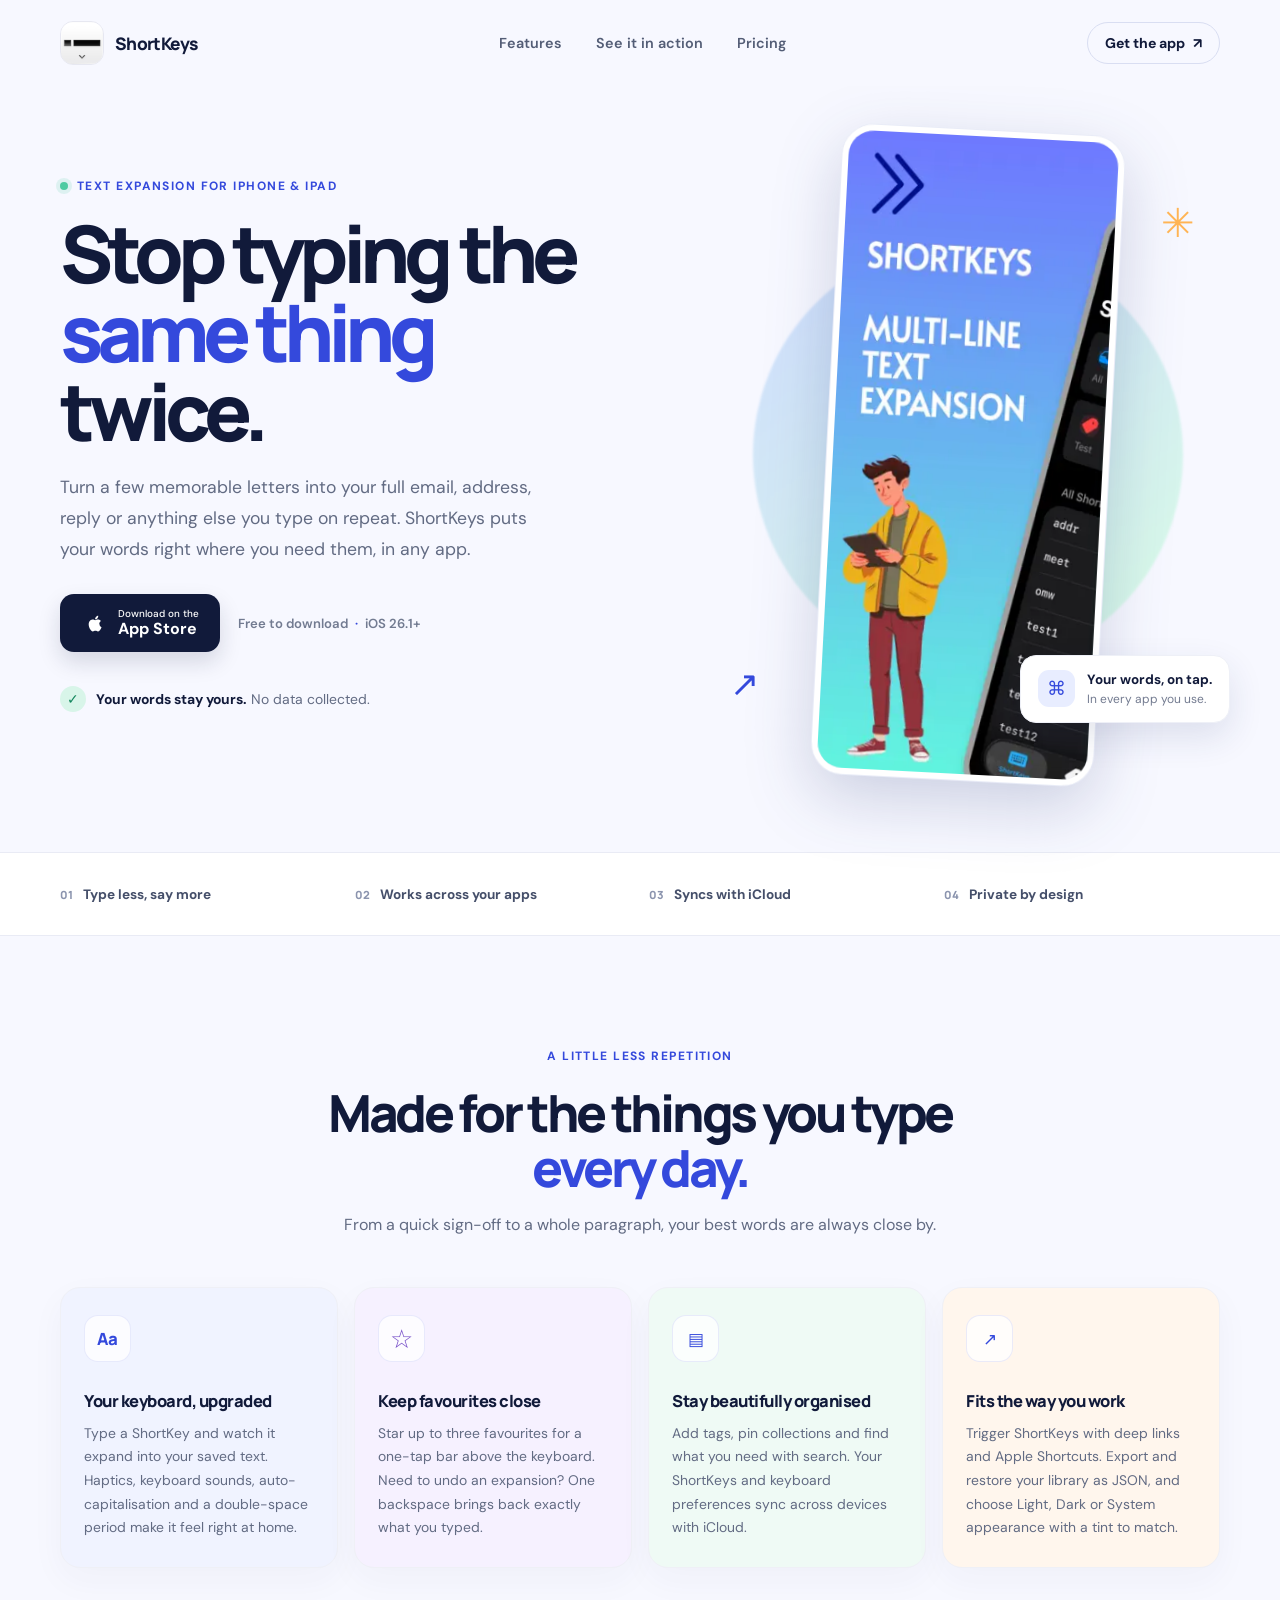
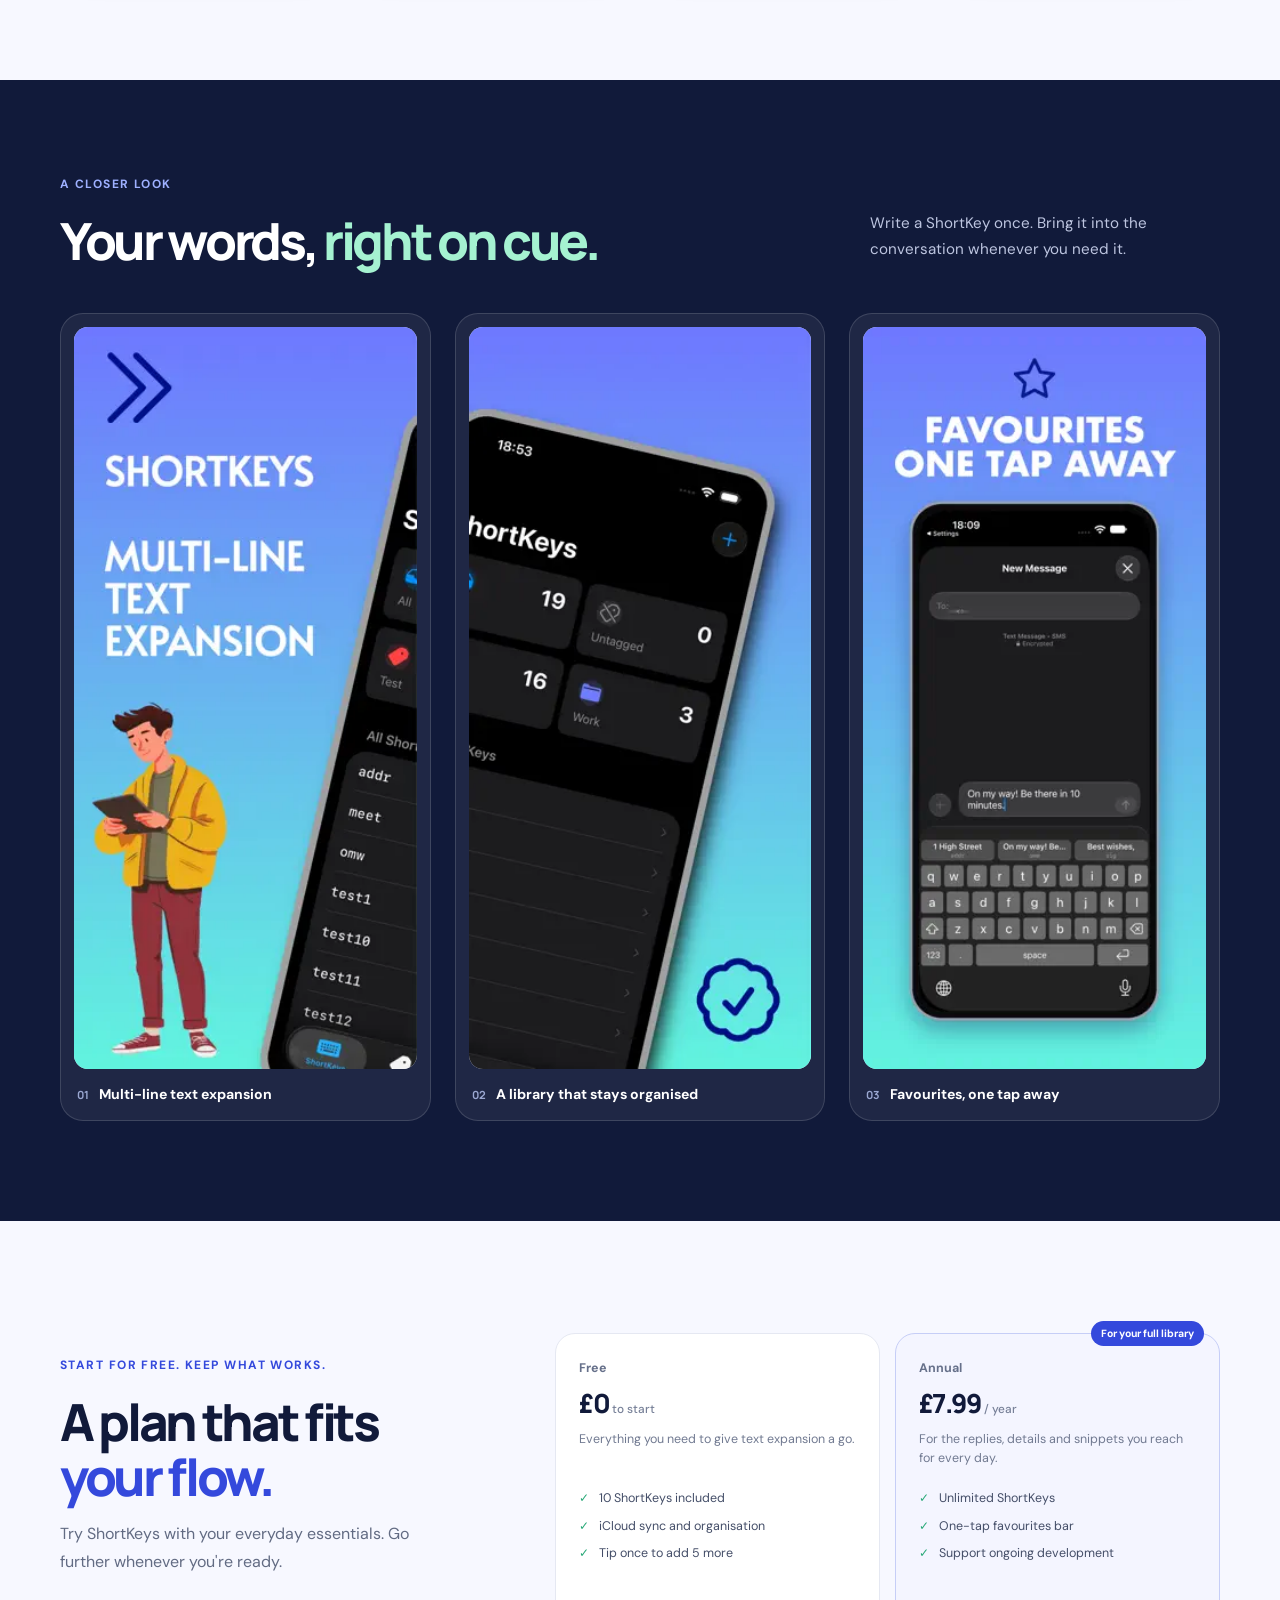
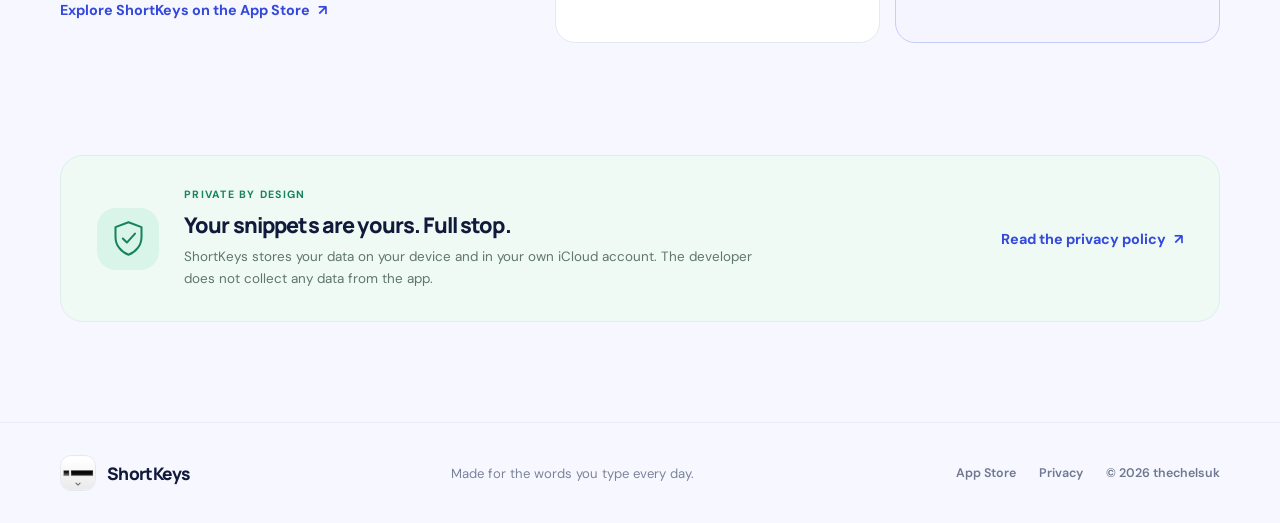
==== index.html @ 89f87421 "first Signed-off-by: thechelsuk <GitHub@thechels.uk>" ====
<!doctype html>
<html lang="en-GB">

  <head>
    <meta charset="utf-8">
    <meta name="viewport" content="width=device-width, initial-scale=1">
    <meta name="theme-color" content="#f7f8ff">
    <meta name="apple-itunes-app" content="app-id=6755919256">
    <meta name="description"
      content="ShortKeys is a text expansion keyboard for iPhone and iPad. Save the things you type on repeat and drop them into any app with a few taps.">
    <link rel="canonical" href="https://shortkeys.thechels.uk/">
    <meta property="og:type" content="website">
    <meta property="og:site_name" content="ShortKeys">
    <meta property="og:locale" content="en_GB">
    <meta property="og:url" content="https://shortkeys.thechels.uk/">
    <meta property="og:title" content="ShortKeys — stop typing the same thing twice">
    <meta property="og:description"
      content="A custom iOS keyboard for the words, replies and details you type every day.">
    <meta property="og:image" content="https://shortkeys.thechels.uk/images/shortkeys-og.png">
    <meta property="og:image:width" content="1200">
    <meta property="og:image:height" content="630">
    <meta property="og:image:alt" content="ShortKeys text expansion for iPhone and iPad">
    <meta name="twitter:card" content="summary_large_image">
    <meta name="twitter:title" content="ShortKeys — stop typing the same thing twice">
    <meta name="twitter:description"
      content="A custom iOS keyboard for the words, replies and details you type every day.">
    <meta name="twitter:image" content="https://shortkeys.thechels.uk/images/shortkeys-og.png">
    <meta name="twitter:image:alt" content="ShortKeys text expansion for iPhone and iPad">
    <script type="application/ld+json">
      {
        "@context": "https://schema.org",
        "@type": "MobileApplication",
        "name": "ShortKeys: Text Expansion",
        "url": "https://shortkeys.thechels.uk/",
        "image": "https://shortkeys.thechels.uk/images/shortkeys-icon.jpg",
        "description": "ShortKeys is a text expansion keyboard for iPhone and iPad. Create custom ShortKeys that expand into emails, addresses, replies, code snippets and more as you type.",
        "operatingSystem": "iOS",
        "applicationCategory": "Productivity",
        "downloadUrl": "https://apps.apple.com/gb/app/shortkeys-text-expansion/id6755919256",
        "offers": {
          "@type": "Offer",
          "price": "0",
          "priceCurrency": "GBP"
        }
      }
    </script>
    <link rel="icon" href="./images/shortkeys-icon.jpg" type="image/jpeg">
    <link rel="stylesheet" href="./styles.css">
    <title>ShortKeys — stop typing the same thing twice</title>
  </head>

  <body>
    <a class="skip-link" href="#main">Skip to content</a>

    <header class="site-header">
      <div class="container header-inner">
        <a class="brand" href="#top" aria-label="ShortKeys home">
          <img src="./images/shortkeys-icon.jpg" alt="" width="44" height="44">
          <span>ShortKeys</span>
        </a>
        <nav class="main-nav" aria-label="Main navigation">
          <a href="#features">Features</a>
          <a href="#screenshots">See it in action</a>
          <a href="#pricing">Pricing</a>
        </nav>
        <a class="header-cta" href="https://apps.apple.com/gb/app/shortkeys-text-expansion/id6755919256" target="_blank"
          rel="noopener noreferrer">Get the app <span aria-hidden="true">↗</span></a>
      </div>
    </header>

    <main id="main">
      <section class="hero container" id="top" aria-labelledby="hero-title">
        <div class="hero-copy">
          <p class="eyebrow"><span class="eyebrow-dot"></span> Text expansion for iPhone &amp; iPad</p>
          <h1 id="hero-title">Stop typing the <span>same thing</span> twice.</h1>
          <p class="hero-description">
            Turn a few memorable letters into your full email, address, reply or
            anything else you type on repeat. ShortKeys puts your words right
            where you need them, in any app.
          </p>
          <div class="hero-actions">
            <a class="button button-primary" href="https://apps.apple.com/gb/app/shortkeys-text-expansion/id6755919256"
              target="_blank" rel="noopener noreferrer">
              <svg aria-hidden="true" viewBox="0 0 24 24" focusable="false">
                <path
                  d="M16.37 12.53c.02 2.1 1.84 2.8 1.86 2.81-.02.05-.29 1-.96 1.98-.58.86-1.19 1.72-2.14 1.74-.93.02-1.23-.56-2.3-.56-1.08 0-1.42.54-2.3.58-.91.03-1.61-.93-2.2-1.79-1.2-1.74-2.12-4.91-.89-7.06a3.39 3.39 0 0 1 2.85-1.73c.89-.02 1.72.6 2.27.6.54 0 1.56-.74 2.63-.63.45.02 1.72.18 2.54 1.36-.07.05-1.52.89-1.5 2.7ZM14.64 7.3c.48-.58.8-1.38.72-2.18-.7.03-1.56.47-2.06 1.05-.45.52-.84 1.34-.73 2.13.78.06 1.59-.4 2.07-1Z">
                </path>
              </svg>
              <span><small>Download on the</small>App Store</span>
            </a>
            <span class="availability">Free to download <span aria-hidden="true">·</span> iOS 26.1+</span>
          </div>
          <div class="hero-proof">
            <span class="proof-icon" aria-hidden="true">✓</span>
            <span><strong>Your words stay yours.</strong> No data collected.</span>
          </div>
        </div>

        <div class="hero-art">
          <div class="art-glow"></div>
          <figure class="hero-screenshot">
            <img src="./images/shortkeys-intro.webp"
              alt="ShortKeys app listing artwork showing the ShortKeys multi-line text expansion keyboard" width="300"
              height="650" fetchpriority="high">
          </figure>
          <div class="floating-note">
            <span class="floating-note-icon" aria-hidden="true">⌘</span>
            <span><strong>Your words, on tap.</strong><br>In every app you use.</span>
          </div>
          <span class="decor decor-one" aria-hidden="true">✳</span>
          <span class="decor decor-two" aria-hidden="true">↗</span>
        </div>
      </section>

      <section class="feature-strip" aria-label="ShortKeys at a glance">
        <div class="container strip-inner">
          <p><span>01</span> Type less, say more</p>
          <p><span>02</span> Works across your apps</p>
          <p><span>03</span> Syncs with iCloud</p>
          <p><span>04</span> Private by design</p>
        </div>
      </section>

      <section class="features-section section container" id="features" aria-labelledby="features-title">
        <div class="section-heading">
          <p class="eyebrow">A little less repetition</p>
          <h2 id="features-title">Made for the things you type <span>every day.</span></h2>
          <p>From a quick sign-off to a whole paragraph, your best words are always close by.</p>
        </div>
        <div class="feature-grid">
          <article class="feature-card feature-card-blue">
            <span class="feature-icon" aria-hidden="true">Aa</span>
            <h3>Your keyboard, upgraded</h3>
            <p>
              Type a ShortKey and watch it expand into your saved text. Haptics,
              keyboard sounds, auto-capitalisation and a double-space period make
              it feel right at home.
            </p>
          </article>
          <article class="feature-card feature-card-lilac">
            <span class="feature-icon feature-icon-star" aria-hidden="true">☆</span>
            <h3>Keep favourites close</h3>
            <p>
              Star up to three favourites for a one-tap bar above the keyboard.
              Need to undo an expansion? One backspace brings back exactly what
              you typed.
            </p>
          </article>
          <article class="feature-card feature-card-mint">
            <span class="feature-icon" aria-hidden="true">▤</span>
            <h3>Stay beautifully organised</h3>
            <p>
              Add tags, pin collections and find what you need with search.
              Your ShortKeys and keyboard preferences sync across devices with
              iCloud.
            </p>
          </article>
          <article class="feature-card feature-card-peach">
            <span class="feature-icon" aria-hidden="true">↗</span>
            <h3>Fits the way you work</h3>
            <p>
              Trigger ShortKeys with deep links and Apple Shortcuts. Export and
              restore your library as JSON, and choose Light, Dark or System
              appearance with a tint to match.
            </p>
          </article>
        </div>
      </section>

      <section class="showcase-section" id="screenshots" aria-labelledby="showcase-title">
        <div class="container showcase-inner">
          <div class="showcase-heading">
            <div>
              <p class="eyebrow eyebrow-light">A closer look</p>
              <h2 id="showcase-title">Your words, <span>right on cue.</span></h2>
            </div>
            <p>Write a ShortKey once. Bring it into the conversation whenever you need it.</p>
          </div>
          <div class="screenshot-grid">
            <figure class="screenshot-card">
              <img src="./images/shortkeys-intro.webp"
                alt="ShortKeys App Store artwork introducing multi-line text expansion" width="300" height="650"
                loading="lazy">
              <figcaption><span>01</span> Multi-line text expansion</figcaption>
            </figure>
            <figure class="screenshot-card">
              <img src="./images/shortkeys-favourites-bar.webp"
                alt="ShortKeys favourites artwork showing a saved reply ready to insert with one tap" width="300"
                height="650" loading="lazy">
              <figcaption><span>02</span> A library that stays organised</figcaption>
            </figure>
            <figure class="screenshot-card">
              <img src="./images/shortkeys-library.webp"
                alt="ShortKeys library artwork showing pinned and tagged collections" width="300" height="650"
                loading="lazy">
              <figcaption><span>03</span> Favourites, one tap away</figcaption>
            </figure>
          </div>
        </div>
      </section>

      <section class="pricing-section section container" id="pricing" aria-labelledby="pricing-title">
        <div class="pricing-copy">
          <p class="eyebrow">Start for free. Keep what works.</p>
          <h2 id="pricing-title">A plan that fits <span>your flow.</span></h2>
          <p>
            Try ShortKeys with your everyday essentials. Go further whenever
            you're ready.
          </p>
          <a class="text-link" href="https://apps.apple.com/gb/app/shortkeys-text-expansion/id6755919256"
            target="_blank" rel="noopener noreferrer">Explore ShortKeys on the App Store <span
              aria-hidden="true">↗</span></a>
        </div>
        <div class="price-cards">
          <article class="price-card">
            <p class="plan-label">Free</p>
            <p class="price">£0 <span>to start</span></p>
            <p class="plan-description">Everything you need to give text expansion a go.</p>
            <ul>
              <li>10 ShortKeys included</li>
              <li>iCloud sync and organisation</li>
              <li>Tip once to add 5 more</li>
            </ul>
          </article>
          <article class="price-card price-card-premium">
            <span class="premium-badge">For your full library</span>
            <p class="plan-label">Annual</p>
            <p class="price">£7.99 <span>/ year</span></p>
            <p class="plan-description">For the replies, details and snippets you reach for every day.</p>
            <ul>
              <li>Unlimited ShortKeys</li>
              <li>One-tap favourites bar</li>
              <li>Support ongoing development</li>
            </ul>
          </article>
        </div>
      </section>

      <section class="privacy-banner container" aria-labelledby="privacy-title">
        <div class="privacy-mark" aria-hidden="true">
          <svg viewBox="0 0 48 48" focusable="false">
            <path d="M24 4 8 10v12c0 10.3 6.8 18.8 16 22 9.2-3.2 16-11.7 16-22V10L24 4Z"></path>
            <path d="m17 24 5 5 10-11"></path>
          </svg>
        </div>
        <div>
          <p class="eyebrow">Private by design</p>
          <h2 id="privacy-title">Your snippets are yours. Full stop.</h2>
          <p>
            ShortKeys stores your data on your device and in your own iCloud
            account. The developer does not collect any data from the app.
          </p>
        </div>
        <a href="https://thechels.uk/app/privacy" target="_blank" rel="noopener noreferrer" class="privacy-link">
          Read the privacy policy <span aria-hidden="true">↗</span>
        </a>
      </section>
    </main>

    <footer class="site-footer">
      <div class="container footer-inner">
        <a class="brand footer-brand" href="#top">
          <img src="./images/shortkeys-icon.jpg" alt="" width="36" height="36" loading="lazy">
          <span>ShortKeys</span>
        </a>
        <p>Made for the words you type every day.</p>
        <div class="footer-links">
          <a href="https://apps.apple.com/gb/app/shortkeys-text-expansion/id6755919256" target="_blank"
            rel="noopener noreferrer">App Store</a>
          <a href="https://thechels.uk/app/privacy" target="_blank" rel="noopener noreferrer">Privacy</a>
          <span>© 2026 thechelsuk</span>
        </div>
      </div>
    </footer>
  </body>

</html>
---- styles.css ----
@import url("https://fonts.googleapis.com/css2?family=DM+Sans:wght@400;500;600;700&family=Manrope:wght@400;500;600;700;800&display=swap");

:root {
  color-scheme: light;
  --ink: #111a3a;
  --muted: #626b83;
  --blue: #3449dc;
  --blue-dark: #182567;
  --mint: #dff8ef;
  --paper: #f7f8ff;
  --line: #e5e8f2;
  --container: 1160px;
  font-family: "DM Sans", -apple-system, BlinkMacSystemFont, "Segoe UI", sans-serif;
  font-synthesis: none;
  text-rendering: optimizeLegibility;
}

* {
  box-sizing: border-box;
}

html {
  scroll-behavior: smooth;
  scroll-padding-top: 88px;
}

body {
  margin: 0;
  background: var(--paper);
  color: var(--ink);
}

a {
  color: inherit;
}

img {
  display: block;
  max-width: 100%;
}

.container {
  width: min(var(--container), calc(100% - 48px));
  margin-inline: auto;
}

.skip-link {
  position: absolute;
  z-index: 10;
  top: 12px;
  left: 12px;
  padding: 12px 16px;
  transform: translateY(-150%);
  border-radius: 8px;
  background: var(--ink);
  color: #fff;
}

.skip-link:focus {
  transform: translateY(0);
}

.site-header {
  position: relative;
  z-index: 2;
  background: var(--paper);
}

.header-inner {
  display: flex;
  min-height: 86px;
  align-items: center;
  justify-content: space-between;
  gap: 28px;
}

.brand {
  display: inline-flex;
  align-items: center;
  gap: 11px;
  color: var(--ink);
  font-family: "Manrope", sans-serif;
  font-size: 1.08rem;
  font-weight: 800;
  letter-spacing: -0.04em;
  text-decoration: none;
  white-space: nowrap;
}

.brand img {
  width: 44px;
  height: 44px;
  border: 1px solid rgb(17 26 58 / 7%);
  border-radius: 13px;
  object-fit: cover;
}

.main-nav,
.footer-links {
  display: flex;
  align-items: center;
  gap: 34px;
}

.main-nav a,
.footer-links a {
  color: #535d76;
  font-size: 0.9rem;
  font-weight: 600;
  text-decoration: none;
  transition: color 160ms ease;
}

.main-nav a:hover,
.footer-links a:hover {
  color: var(--blue);
}

.header-cta {
  display: inline-flex;
  align-items: center;
  gap: 8px;
  padding: 11px 17px;
  border: 1px solid #d9def2;
  border-radius: 999px;
  color: var(--ink);
  font-size: 0.88rem;
  font-weight: 700;
  text-decoration: none;
  transition: background 160ms ease, border-color 160ms ease;
}

.header-cta:hover {
  border-color: #bdc6f4;
  background: #fff;
}

.hero {
  display: grid;
  min-height: 600px;
  grid-template-columns: 1fr 0.85fr;
  align-items: center;
  gap: 64px;
  padding-top: 44px;
  padding-bottom: 72px;
}

.hero-copy {
  max-width: 575px;
  padding-bottom: 20px;
}

.eyebrow {
  display: flex;
  align-items: center;
  gap: 9px;
  margin: 0 0 20px;
  color: var(--blue);
  font-size: 0.75rem;
  font-weight: 700;
  letter-spacing: 0.12em;
  line-height: 1.4;
  text-transform: uppercase;
}

.eyebrow-dot {
  width: 8px;
  height: 8px;
  border-radius: 50%;
  background: #4ecba2;
  box-shadow: 0 0 0 4px #4ecba226;
}

h1,
h2,
h3,
p,
figure {
  margin-top: 0;
}

h1,
h2,
h3 {
  font-family: "Manrope", -apple-system, BlinkMacSystemFont, "Segoe UI", sans-serif;
}

h1 {
  max-width: 620px;
  margin-bottom: 22px;
  font-size: clamp(3.25rem, 6.2vw, 5.6rem);
  font-weight: 800;
  letter-spacing: -0.075em;
  line-height: 0.99;
}

h1 span,
.section-heading h2 span,
.pricing-copy h2 span {
  color: var(--blue);
}

.hero-description {
  max-width: 505px;
  margin-bottom: 30px;
  color: var(--muted);
  font-size: 1.1rem;
  line-height: 1.75;
}

.hero-actions {
  display: flex;
  align-items: center;
  gap: 18px;
  flex-wrap: wrap;
}

.button {
  display: inline-flex;
  align-items: center;
  justify-content: center;
  gap: 10px;
  min-height: 58px;
  padding: 10px 21px;
  border-radius: 14px;
  text-decoration: none;
  transition: transform 160ms ease, box-shadow 160ms ease, background 160ms ease;
}

.button:hover {
  transform: translateY(-2px);
}

.button-primary {
  background: var(--ink);
  box-shadow: 0 10px 22px rgb(17 26 58 / 15%);
  color: #fff;
}

.button-primary:hover {
  background: #263568;
  box-shadow: 0 14px 28px rgb(17 26 58 / 19%);
}

.button svg {
  width: 27px;
  height: 27px;
  fill: currentColor;
}

.button span {
  display: grid;
  gap: 1px;
  font-size: 1rem;
  font-weight: 700;
  line-height: 1.05;
  text-align: left;
}

.button small {
  font-size: 0.62rem;
  font-weight: 500;
}

.availability {
  color: #727b91;
  font-size: 0.82rem;
  font-weight: 600;
}

.availability span {
  padding-inline: 4px;
  color: var(--blue);
}

.hero-proof {
  display: flex;
  align-items: center;
  gap: 10px;
  margin-top: 34px;
  color: #626b83;
  font-size: 0.87rem;
}

.hero-proof strong {
  color: var(--ink);
}

.proof-icon {
  display: grid;
  width: 26px;
  height: 26px;
  place-items: center;
  border-radius: 50%;
  background: #d8f5e9;
  color: #11865c;
  font-weight: 800;
}

.hero-art {
  position: relative;
  display: grid;
  min-height: 475px;
  place-items: center;
}

.art-glow {
  position: absolute;
  width: min(100%, 430px);
  aspect-ratio: 1;
  border-radius: 50%;
  background: linear-gradient(145deg, #cfddff 0%, #d8f9e9 88%);
  filter: blur(1px);
}

.hero-screenshot {
  position: relative;
  z-index: 1;
  width: min(282px, 72%);
  margin: 0;
  transform: rotate(3deg);
  filter: drop-shadow(0 22px 32px rgb(32 46 110 / 20%));
}

.hero-screenshot img {
  width: 100%;
  border: 6px solid #fff;
  border-radius: 31px;
  box-shadow: 0 0 0 1px #e9ecf7;
}

.floating-note {
  position: absolute;
  z-index: 2;
  right: -10px;
  bottom: 57px;
  display: flex;
  align-items: center;
  gap: 12px;
  padding: 14px 17px;
  border: 1px solid #eef0f7;
  border-radius: 16px;
  background: #fff;
  box-shadow: 0 14px 35px rgb(33 48 104 / 12%);
  color: #737b90;
  font-size: 0.75rem;
  line-height: 1.5;
}

.floating-note strong {
  color: var(--ink);
  font-size: 0.84rem;
}

.floating-note-icon {
  display: grid;
  width: 37px;
  height: 37px;
  place-items: center;
  border-radius: 11px;
  background: #e8edff;
  color: var(--blue);
  font-size: 1.2rem;
}

.decor {
  position: absolute;
  z-index: 1;
  color: var(--blue);
  font-family: "Manrope", sans-serif;
  font-weight: 800;
}

.decor-one {
  top: 64px;
  right: 25px;
  color: #ffb454;
  font-size: 2.5rem;
}

.decor-two {
  bottom: 73px;
  left: 14px;
  font-size: 2.2rem;
}

.feature-strip {
  border-top: 1px solid #e9ebf5;
  border-bottom: 1px solid #e9ebf5;
  background: #fff;
}

.strip-inner {
  display: grid;
  min-height: 82px;
  grid-template-columns: repeat(4, 1fr);
  align-items: center;
  gap: 18px;
}

.strip-inner p {
  display: flex;
  align-items: center;
  gap: 10px;
  margin: 0;
  color: #454f6a;
  font-size: 0.85rem;
  font-weight: 700;
}

.strip-inner span {
  color: #8b94ae;
  font-family: "Manrope", sans-serif;
  font-size: 0.7rem;
  font-weight: 800;
}

.section {
  padding-top: 112px;
  padding-bottom: 112px;
}

.section-heading {
  max-width: 660px;
  margin: 0 auto 48px;
  text-align: center;
}

.section-heading .eyebrow,
.pricing-copy .eyebrow {
  justify-content: center;
}

.section-heading h2,
.pricing-copy h2,
.showcase-heading h2 {
  margin-bottom: 16px;
  font-size: clamp(2.25rem, 4vw, 3.55rem);
  font-weight: 800;
  letter-spacing: -0.065em;
  line-height: 1.08;
}

.section-heading > p:last-child,
.pricing-copy > p:not(.eyebrow) {
  margin-bottom: 0;
  color: var(--muted);
  font-size: 1rem;
  line-height: 1.7;
}

.feature-grid {
  display: grid;
  grid-template-columns: repeat(4, 1fr);
  gap: 16px;
}

.feature-card {
  min-height: 275px;
  padding: 27px 23px;
  border: 1px solid #eff0f6;
  border-radius: 20px;
  background: #fff;
  box-shadow: 0 12px 34px rgb(41 53 99 / 4%);
}

.feature-card-blue {
  background: #f0f3ff;
}

.feature-card-lilac {
  background: #f6f1ff;
}

.feature-card-mint {
  background: #effaf5;
}

.feature-card-peach {
  background: #fff6ed;
}

.feature-icon {
  display: grid;
  width: 47px;
  height: 47px;
  margin-bottom: 27px;
  place-items: center;
  border: 1px solid rgb(52 73 220 / 10%);
  border-radius: 14px;
  background: rgb(255 255 255 / 76%);
  color: var(--blue);
  font-family: "Manrope", sans-serif;
  font-size: 1.05rem;
  font-weight: 800;
}

.feature-icon-star {
  color: #7851c9;
  font-size: 1.6rem;
}

.feature-card h3 {
  margin-bottom: 10px;
  font-size: 1.03rem;
  font-weight: 800;
  letter-spacing: -0.03em;
}

.feature-card p {
  margin-bottom: 0;
  color: #626b83;
  font-size: 0.87rem;
  line-height: 1.7;
}

.showcase-section {
  overflow: hidden;
  background: #111a3a;
  color: #fff;
}

.showcase-inner {
  padding-top: 96px;
  padding-bottom: 100px;
}

.showcase-heading {
  display: flex;
  align-items: end;
  justify-content: space-between;
  gap: 45px;
  margin-bottom: 45px;
}

.eyebrow-light {
  color: #9eb0ff;
}

.showcase-heading h2 {
  margin-bottom: 0;
}

.showcase-heading h2 span {
  color: #a5f2d1;
}

.showcase-heading > p {
  max-width: 350px;
  margin-bottom: 5px;
  color: #bdc5e0;
  font-size: 0.95rem;
  line-height: 1.7;
}

.screenshot-grid {
  display: grid;
  grid-template-columns: repeat(3, minmax(0, 1fr));
  align-items: start;
  gap: 24px;
}

.screenshot-card {
  min-width: 0;
  margin: 0;
  padding: 13px 13px 17px;
  border: 1px solid rgb(255 255 255 / 14%);
  border-radius: 23px;
  background: rgb(255 255 255 / 6%);
}

.screenshot-card img {
  width: 100%;
  height: auto;
  aspect-ratio: 300 / 650;
  border-radius: 14px;
  background: #e7eaff;
  object-fit: cover;
  object-position: top;
}

.screenshot-card figcaption {
  display: flex;
  align-items: center;
  gap: 10px;
  padding: 16px 3px 0;
  color: #fff;
  font-size: 0.88rem;
  font-weight: 700;
}

.screenshot-card figcaption span {
  color: #9ba8d2;
  font-family: "Manrope", sans-serif;
  font-size: 0.7rem;
}

.pricing-section {
  display: grid;
  grid-template-columns: 0.78fr 1.22fr;
  align-items: center;
  gap: 70px;
}

.pricing-copy .eyebrow {
  justify-content: flex-start;
}

.pricing-copy h2 {
  max-width: 400px;
}

.pricing-copy > p:not(.eyebrow) {
  max-width: 390px;
  margin-bottom: 24px;
}

.text-link,
.privacy-link {
  display: inline-flex;
  align-items: center;
  gap: 8px;
  color: var(--blue);
  font-size: 0.9rem;
  font-weight: 700;
  text-decoration: none;
}

.text-link:hover,
.privacy-link:hover {
  text-decoration: underline;
  text-underline-offset: 4px;
}

.price-cards {
  display: grid;
  grid-template-columns: repeat(2, minmax(0, 1fr));
  gap: 15px;
}

.price-card {
  position: relative;
  min-height: 310px;
  padding: 26px 23px;
  border: 1px solid #e5e8f2;
  border-radius: 20px;
  background: #fff;
}

.price-card-premium {
  border-color: #c6cef7;
  background: #f4f5ff;
}

.premium-badge {
  position: absolute;
  top: -13px;
  right: 15px;
  padding: 6px 10px;
  border-radius: 999px;
  background: var(--blue);
  color: #fff;
  font-size: 0.65rem;
  font-weight: 700;
}

.plan-label {
  margin-bottom: 9px;
  color: #66708a;
  font-size: 0.78rem;
  font-weight: 700;
}

.price {
  margin-bottom: 9px;
  font-family: "Manrope", sans-serif;
  font-size: 1.65rem;
  font-weight: 800;
  letter-spacing: -0.06em;
  white-space: nowrap;
}

.price span {
  color: #778098;
  font-family: "DM Sans", sans-serif;
  font-size: 0.74rem;
  font-weight: 500;
  letter-spacing: 0;
}

.plan-description {
  min-height: 45px;
  margin-bottom: 15px;
  color: #717a91;
  font-size: 0.78rem;
  line-height: 1.5;
}

.price-card ul {
  display: grid;
  gap: 10px;
  margin: 0;
  padding: 0;
  list-style: none;
}

.price-card li {
  position: relative;
  padding-left: 20px;
  color: #444e68;
  font-size: 0.78rem;
  line-height: 1.4;
}

.price-card li::before {
  position: absolute;
  left: 0;
  color: #28a877;
  content: "✓";
  font-weight: 800;
}

.privacy-banner {
  display: grid;
  grid-template-columns: auto 1fr auto;
  align-items: center;
  gap: 25px;
  margin-bottom: 100px;
  padding: 32px 36px;
  border: 1px solid #deefe9;
  border-radius: 23px;
  background: #effaf5;
}

.privacy-mark {
  display: grid;
  width: 62px;
  height: 62px;
  place-items: center;
  border-radius: 19px;
  background: #d9f5e9;
  color: #16835e;
}

.privacy-mark svg {
  width: 39px;
  fill: none;
  stroke: currentColor;
  stroke-linecap: round;
  stroke-linejoin: round;
  stroke-width: 2.5px;
}

.privacy-banner .eyebrow {
  margin-bottom: 7px;
  color: #16835e;
  font-size: 0.66rem;
}

.privacy-banner h2 {
  margin-bottom: 7px;
  font-size: 1.35rem;
  font-weight: 800;
  letter-spacing: -0.04em;
}

.privacy-banner p:last-child {
  max-width: 600px;
  margin-bottom: 0;
  color: #5f756d;
  font-size: 0.84rem;
  line-height: 1.6;
}

.privacy-link {
  white-space: nowrap;
}

.site-footer {
  border-top: 1px solid #e9ebf5;
  background: var(--paper);
}

.footer-inner {
  display: flex;
  min-height: 100px;
  align-items: center;
  justify-content: space-between;
  gap: 25px;
}

.footer-brand img {
  width: 36px;
  height: 36px;
  border-radius: 11px;
}

.footer-inner > p {
  margin: 0;
  color: #7a8399;
  font-size: 0.82rem;
}

.footer-links {
  gap: 23px;
}

.footer-links a,
.footer-links span {
  color: #6e7890;
  font-size: 0.78rem;
  font-weight: 600;
}

@media (max-width: 960px) {
  .hero {
    min-height: auto;
    grid-template-columns: 1.05fr 0.95fr;
    gap: 25px;
    padding-top: 65px;
  }

  h1 {
    font-size: clamp(3rem, 7.4vw, 4.6rem);
  }

  .hero-art {
    min-height: 415px;
  }

  .floating-note {
    right: -7px;
  }

  .feature-grid {
    grid-template-columns: repeat(2, 1fr);
  }

  .pricing-section {
    grid-template-columns: 1fr;
    gap: 40px;
  }

  .pricing-copy {
    max-width: 600px;
  }

  .pricing-copy h2 {
    max-width: 600px;
  }

  .privacy-banner {
    grid-template-columns: auto 1fr;
  }

  .privacy-link {
    grid-column: 2;
  }
}

@media (max-width: 680px) {
  html {
    scroll-padding-top: 20px;
  }

  .container {
    width: min(100% - 36px, var(--container));
  }

  .header-inner {
    min-height: 72px;
    gap: 12px;
  }

  .brand {
    gap: 8px;
    font-size: 1rem;
  }

  .brand img {
    width: 38px;
    height: 38px;
    border-radius: 11px;
  }

  .main-nav {
    display: none;
  }

  .header-cta {
    padding: 9px 13px;
    font-size: 0.8rem;
  }

  .hero {
    grid-template-columns: 1fr;
    gap: 15px;
    padding-top: 58px;
    padding-bottom: 52px;
  }

  .hero-copy {
    padding: 0;
  }

  .eyebrow {
    margin-bottom: 16px;
    font-size: 0.66rem;
  }

  h1 {
    max-width: 540px;
    margin-bottom: 18px;
    font-size: clamp(3.05rem, 12.4vw, 4.5rem);
  }

  .hero-description {
    margin-bottom: 23px;
    font-size: 1rem;
    line-height: 1.65;
  }

  .hero-actions {
    align-items: flex-start;
    gap: 12px;
  }

  .availability {
    align-self: center;
    font-size: 0.75rem;
  }

  .hero-proof {
    margin-top: 24px;
    font-size: 0.79rem;
  }

  .hero-art {
    min-height: 430px;
    margin-top: 5px;
  }

  .art-glow {
    width: min(88%, 375px);
  }

  .hero-screenshot {
    width: min(260px, 65%);
  }

  .floating-note {
    right: 0;
    bottom: 43px;
  }

  .decor-one {
    top: 30px;
    right: 14px;
  }

  .decor-two {
    bottom: 60px;
    left: 8px;
  }

  .strip-inner {
    grid-template-columns: repeat(2, 1fr);
    gap: 16px 12px;
    padding-top: 21px;
    padding-bottom: 21px;
  }

  .strip-inner p {
    gap: 7px;
    font-size: 0.73rem;
  }

  .section {
    padding-top: 77px;
    padding-bottom: 77px;
  }

  .section-heading {
    margin-bottom: 33px;
    text-align: left;
  }

  .section-heading .eyebrow,
  .pricing-copy .eyebrow {
    justify-content: flex-start;
  }

  .section-heading h2,
  .pricing-copy h2,
  .showcase-heading h2 {
    font-size: clamp(2.35rem, 10vw, 3.2rem);
  }

  .section-heading > p:last-child {
    font-size: 0.92rem;
  }

  .feature-grid {
    grid-template-columns: 1fr;
    gap: 12px;
  }

  .feature-card {
    min-height: 0;
    padding: 23px;
  }

  .feature-icon {
    margin-bottom: 20px;
  }

  .showcase-inner {
    padding-top: 76px;
    padding-bottom: 76px;
  }

  .showcase-heading {
    display: block;
    margin-bottom: 30px;
  }

  .showcase-heading > p {
    margin-top: 16px;
    font-size: 0.9rem;
  }

  .screenshot-grid {
    grid-template-columns: 1fr;
    gap: 17px;
  }

  .screenshot-card {
    display: grid;
    grid-template-columns: minmax(100px, 0.78fr) 1fr;
    align-items: center;
    gap: 18px;
    margin: 0;
    padding: 11px;
  }

  .screenshot-card figcaption {
    display: block;
    padding: 0 7px 0 0;
    font-size: 0.9rem;
  }

  .screenshot-card figcaption span {
    display: block;
    margin-bottom: 7px;
  }

  .pricing-section {
    gap: 32px;
  }

  .pricing-copy > p:not(.eyebrow) {
    font-size: 0.92rem;
  }

  .price-cards {
    grid-template-columns: 1fr;
    gap: 17px;
  }

  .price-card {
    min-height: 0;
    padding: 25px;
  }

  .plan-description {
    min-height: 0;
  }

  .privacy-banner {
    grid-template-columns: 1fr;
    gap: 16px;
    margin-bottom: 65px;
    padding: 25px;
  }

  .privacy-mark {
    width: 53px;
    height: 53px;
    border-radius: 16px;
  }

  .privacy-banner h2 {
    font-size: 1.2rem;
  }

  .privacy-link {
    grid-column: auto;
  }

  .footer-inner {
    display: grid;
    grid-template-columns: 1fr 1fr;
    gap: 15px;
    padding-top: 24px;
    padding-bottom: 24px;
  }

  .footer-inner > p {
    grid-column: 1 / -1;
    grid-row: 2;
    font-size: 0.75rem;
  }

  .footer-links {
    justify-content: flex-end;
    gap: 13px;
  }

  .footer-links a,
  .footer-links span {
    font-size: 0.68rem;
  }
}

@media (max-width: 390px) {
  .availability {
    flex-basis: 100%;
    padding-left: 2px;
  }

  .hero-art {
    min-height: 380px;
  }

  .footer-inner {
    grid-template-columns: 1fr;
  }

  .footer-inner > p {
    grid-column: auto;
    grid-row: auto;
  }

  .footer-links {
    justify-content: flex-start;
  }
}

@media (prefers-reduced-motion: reduce) {
  *,
  *::before,
  *::after {
    scroll-behavior: auto !important;
    transition-duration: 0.01ms !important;
  }
}
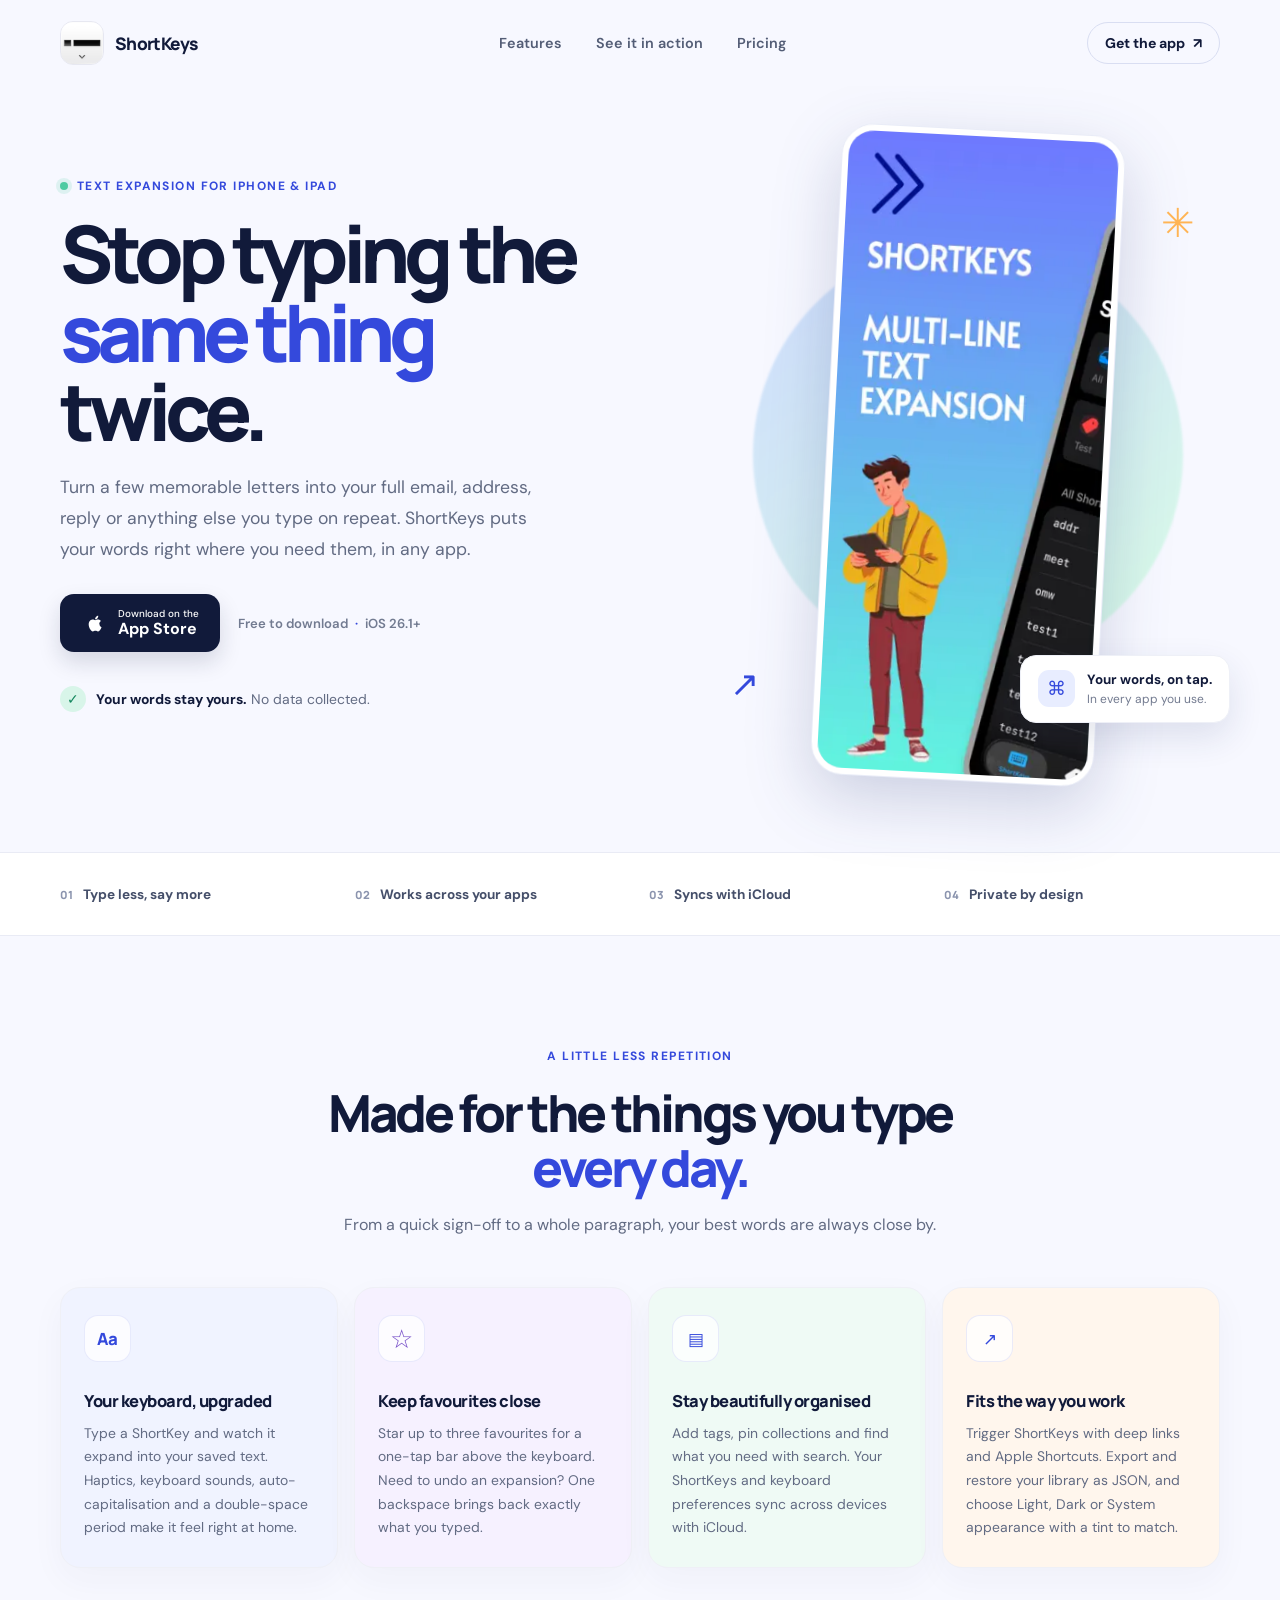
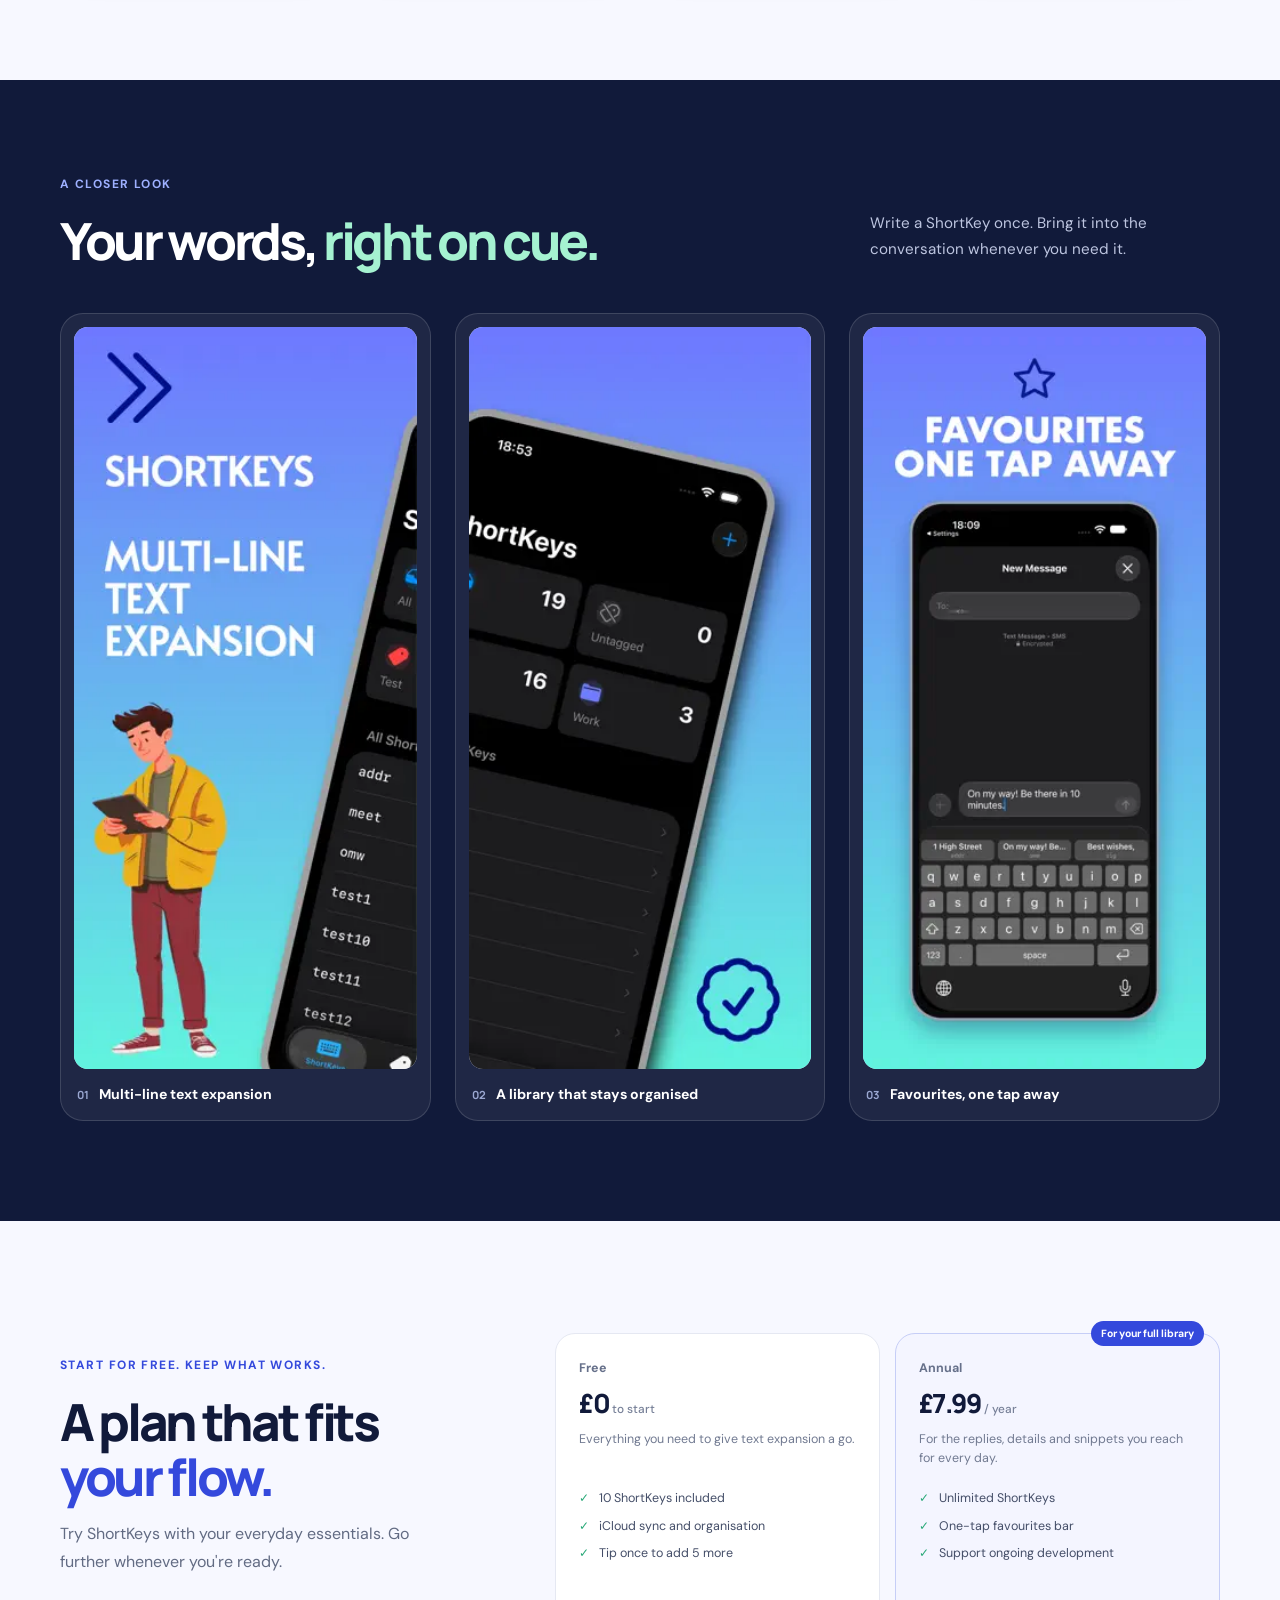
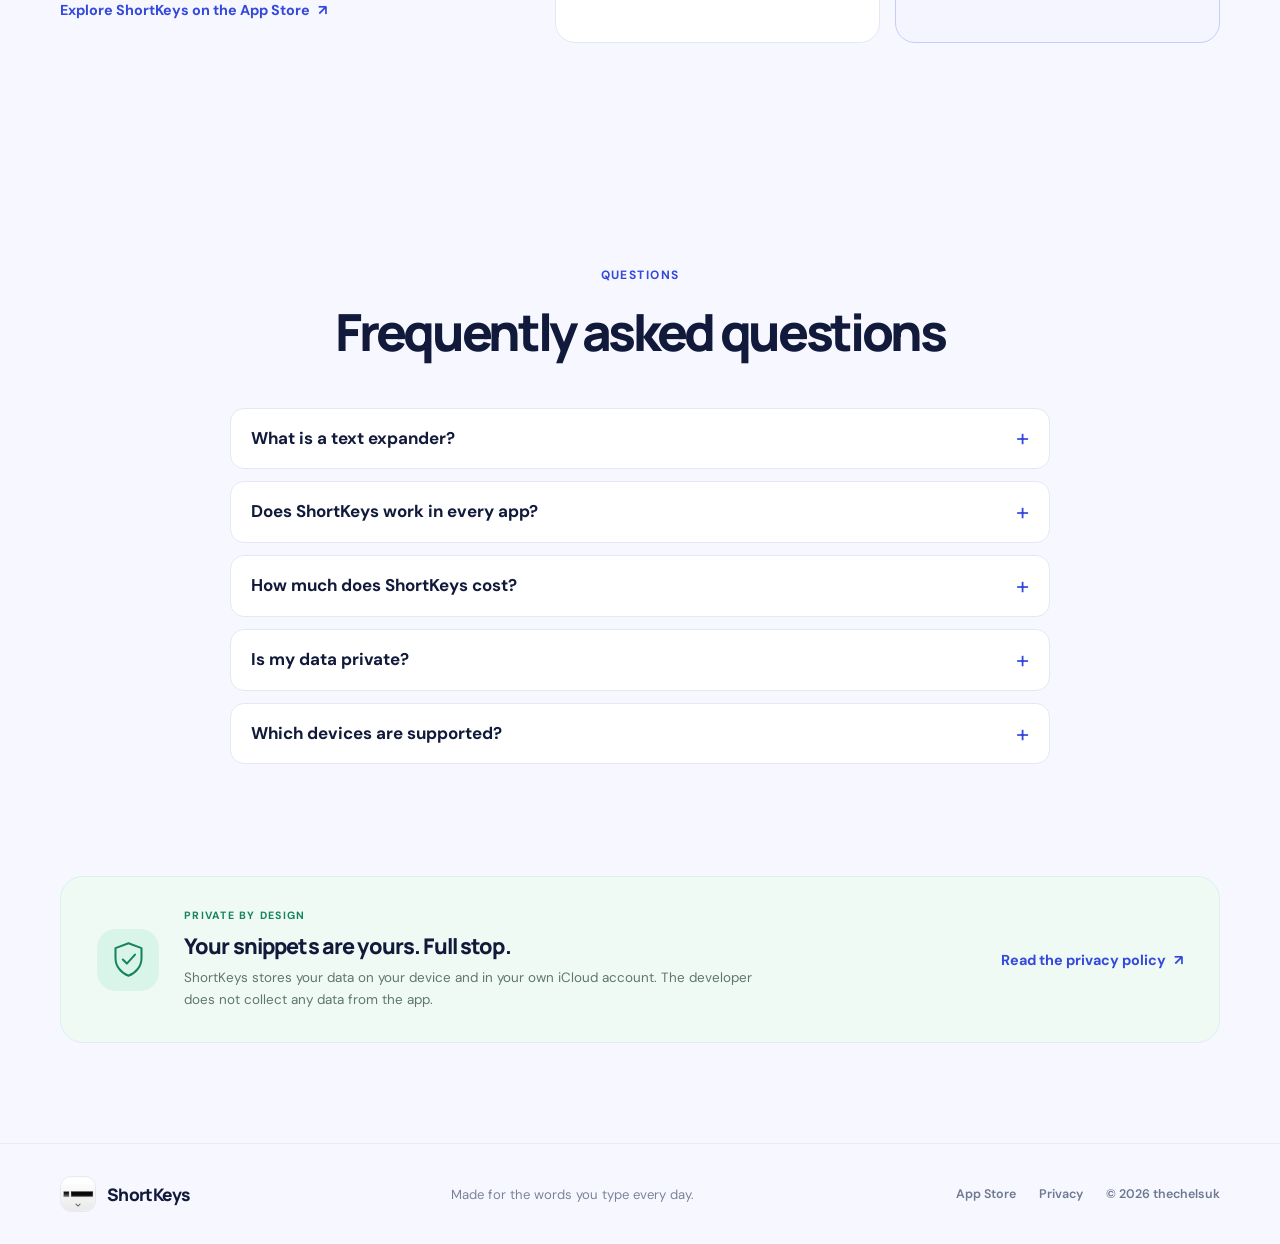
==== commit 89cb76ac: "SEO/GEO: llms.txt, FAQ section and FAQPage data, richer structured data, meta tags and sitemap lastm" ====
--- a/index.html
+++ b/index.html
@@ -8,6 +8,8 @@
     <meta name="apple-itunes-app" content="app-id=6755919256">
     <meta name="description"
       content="ShortKeys is a text expansion keyboard for iPhone and iPad. Save the things you type on repeat and drop them into any app with a few taps.">
+    <meta name="author" content="thechelsuk">
+    <meta name="robots" content="index, follow, max-image-preview:large, max-snippet:-1">
     <link rel="canonical" href="https://shortkeys.thechels.uk/">
     <meta property="og:type" content="website">
     <meta property="og:site_name" content="ShortKeys">
@@ -29,22 +31,110 @@
     <script type="application/ld+json">
       {
         "@context": "https://schema.org",
-        "@type": "MobileApplication",
-        "name": "ShortKeys: Text Expansion",
-        "url": "https://shortkeys.thechels.uk/",
-        "image": "https://shortkeys.thechels.uk/images/shortkeys-icon.jpg",
-        "description": "ShortKeys is a text expansion keyboard for iPhone and iPad. Create custom ShortKeys that expand into emails, addresses, replies, code snippets and more as you type.",
-        "operatingSystem": "iOS",
-        "applicationCategory": "Productivity",
-        "downloadUrl": "https://apps.apple.com/gb/app/shortkeys-text-expansion/id6755919256",
-        "offers": {
-          "@type": "Offer",
-          "price": "0",
-          "priceCurrency": "GBP"
-        }
+        "@graph": [
+          {
+            "@type": "Person",
+            "@id": "https://thechels.uk/#person",
+            "name": "Mat Benfield",
+            "alternateName": "thechelsuk",
+            "url": "https://thechels.uk/",
+            "sameAs": [
+              "https://links.thechels.uk/",
+              "https://github.com/thechelsuk",
+              "https://apps.apple.com/gb/developer/mat-benfield/id1818791310"
+            ]
+          },
+          {
+            "@type": "WebSite",
+            "@id": "https://shortkeys.thechels.uk/#website",
+            "url": "https://shortkeys.thechels.uk/",
+            "name": "ShortKeys",
+            "inLanguage": "en-GB",
+            "publisher": {
+              "@id": "https://thechels.uk/#person"
+            }
+          },
+          {
+            "@type": "MobileApplication",
+            "@id": "https://shortkeys.thechels.uk/#app",
+            "name": "ShortKeys: Text Expansion",
+            "url": "https://shortkeys.thechels.uk/",
+            "image": "https://shortkeys.thechels.uk/images/shortkeys-icon.jpg",
+            "description": "ShortKeys is a text expansion keyboard for iPhone and iPad. Create custom ShortKeys that expand into emails, addresses, replies, code snippets and more as you type.",
+            "operatingSystem": "iOS",
+            "applicationCategory": "Productivity",
+            "downloadUrl": "https://apps.apple.com/gb/app/shortkeys-text-expansion/id6755919256",
+            "offers": {
+              "@type": "Offer",
+              "price": "0",
+              "priceCurrency": "GBP"
+            },
+            "inLanguage": "en-GB",
+            "featureList": [
+              "Custom keyboard that expands snippets in any app",
+              "Multi-line snippets for emails, addresses, replies and code",
+              "iCloud sync across iPhone and iPad",
+              "Tags, search and a one-tap favourites bar",
+              "Deep links and Apple Shortcuts support"
+            ],
+            "author": {
+              "@id": "https://thechels.uk/#person"
+            },
+            "publisher": {
+              "@id": "https://thechels.uk/#person"
+            }
+          },
+          {
+            "@type": "FAQPage",
+            "@id": "https://shortkeys.thechels.uk/#faq",
+            "mainEntity": [
+              {
+                "@type": "Question",
+                "name": "What is a text expander?",
+                "acceptedAnswer": {
+                  "@type": "Answer",
+                  "text": "A text expander lets you type a short trigger, like addr, that instantly expands into longer text, like your full postal address, so you stop typing the same things over and over."
+                }
+              },
+              {
+                "@type": "Question",
+                "name": "Does ShortKeys work in every app?",
+                "acceptedAnswer": {
+                  "@type": "Answer",
+                  "text": "Yes. ShortKeys is a custom iOS keyboard, so your snippets are available in any app where you can type."
+                }
+              },
+              {
+                "@type": "Question",
+                "name": "How much does ShortKeys cost?",
+                "acceptedAnswer": {
+                  "@type": "Answer",
+                  "text": "It's free to download with 10 ShortKeys included. A one-off tip adds 5 more, and the Annual plan at £7.99 a year unlocks unlimited ShortKeys and the one-tap favourites bar."
+                }
+              },
+              {
+                "@type": "Question",
+                "name": "Is my data private?",
+                "acceptedAnswer": {
+                  "@type": "Answer",
+                  "text": "Yes. Everything stays on your device and in your own iCloud account. The developer collects no data from the app."
+                }
+              },
+              {
+                "@type": "Question",
+                "name": "Which devices are supported?",
+                "acceptedAnswer": {
+                  "@type": "Answer",
+                  "text": "iPhone and iPad running iOS 26.1 or later."
+                }
+              }
+            ]
+          }
+        ]
       }
     </script>
     <link rel="icon" href="./images/shortkeys-icon.jpg" type="image/jpeg">
+    <link rel="apple-touch-icon" href="images/shortkeys-icon.jpg">
     <link rel="stylesheet" href="./styles.css">
     <title>ShortKeys — stop typing the same thing twice</title>
   </head>
@@ -236,6 +326,35 @@
         </div>
       </section>
 
+      <section class="faq section container" id="faq" aria-labelledby="faq-title">
+        <div class="section-heading">
+          <p class="eyebrow">Questions</p>
+          <h2 id="faq-title">Frequently asked questions</h2>
+        </div>
+        <div class="faq-list">
+          <details class="faq-item">
+            <summary>What is a text expander?</summary>
+            <p>A text expander lets you type a short trigger, like addr, that instantly expands into longer text, like your full postal address, so you stop typing the same things over and over.</p>
+          </details>
+          <details class="faq-item">
+            <summary>Does ShortKeys work in every app?</summary>
+            <p>Yes. ShortKeys is a custom iOS keyboard, so your snippets are available in any app where you can type.</p>
+          </details>
+          <details class="faq-item">
+            <summary>How much does ShortKeys cost?</summary>
+            <p>It&#x27;s free to download with 10 ShortKeys included. A one-off tip adds 5 more, and the Annual plan at £7.99 a year unlocks unlimited ShortKeys and the one-tap favourites bar.</p>
+          </details>
+          <details class="faq-item">
+            <summary>Is my data private?</summary>
+            <p>Yes. Everything stays on your device and in your own iCloud account. The developer collects no data from the app.</p>
+          </details>
+          <details class="faq-item">
+            <summary>Which devices are supported?</summary>
+            <p>iPhone and iPad running iOS 26.1 or later.</p>
+          </details>
+        </div>
+      </section>
+
       <section class="privacy-banner container" aria-labelledby="privacy-title">
         <div class="privacy-mark" aria-hidden="true">
           <svg viewBox="0 0 48 48" focusable="false">
--- a/styles.css
+++ b/styles.css
@@ -1154,3 +1154,66 @@
     transition-duration: 0.01ms !important;
   }
 }
+
+/* FAQ */
+.faq {
+  --faq-line: var(--line);
+  --faq-muted: var(--muted);
+  --faq-accent: var(--blue);
+  --faq-card: #fff;
+}
+
+.faq-list {
+  display: grid;
+  gap: 12px;
+  max-width: 820px;
+  margin-inline: auto;
+}
+
+.faq-item {
+  border: 1px solid var(--faq-line);
+  border-radius: 14px;
+  background: var(--faq-card);
+}
+
+.faq-item summary {
+  position: relative;
+  padding: 18px 52px 18px 20px;
+  font-size: 17px;
+  font-weight: 700;
+  line-height: 1.4;
+  cursor: pointer;
+  list-style: none;
+}
+
+.faq-item summary::-webkit-details-marker {
+  display: none;
+}
+
+.faq-item summary::after {
+  content: "+";
+  position: absolute;
+  top: 50%;
+  right: 20px;
+  transform: translateY(-50%);
+  color: var(--faq-accent);
+  font-size: 24px;
+  font-weight: 400;
+}
+
+.faq-item[open] summary::after {
+  content: "\2212";
+}
+
+.faq-item summary:focus-visible {
+  outline: 2px solid var(--faq-accent);
+  outline-offset: 2px;
+  border-radius: 14px;
+}
+
+.faq-item p {
+  margin: 0;
+  padding: 0 20px 18px;
+  color: var(--faq-muted);
+  line-height: 1.6;
+}
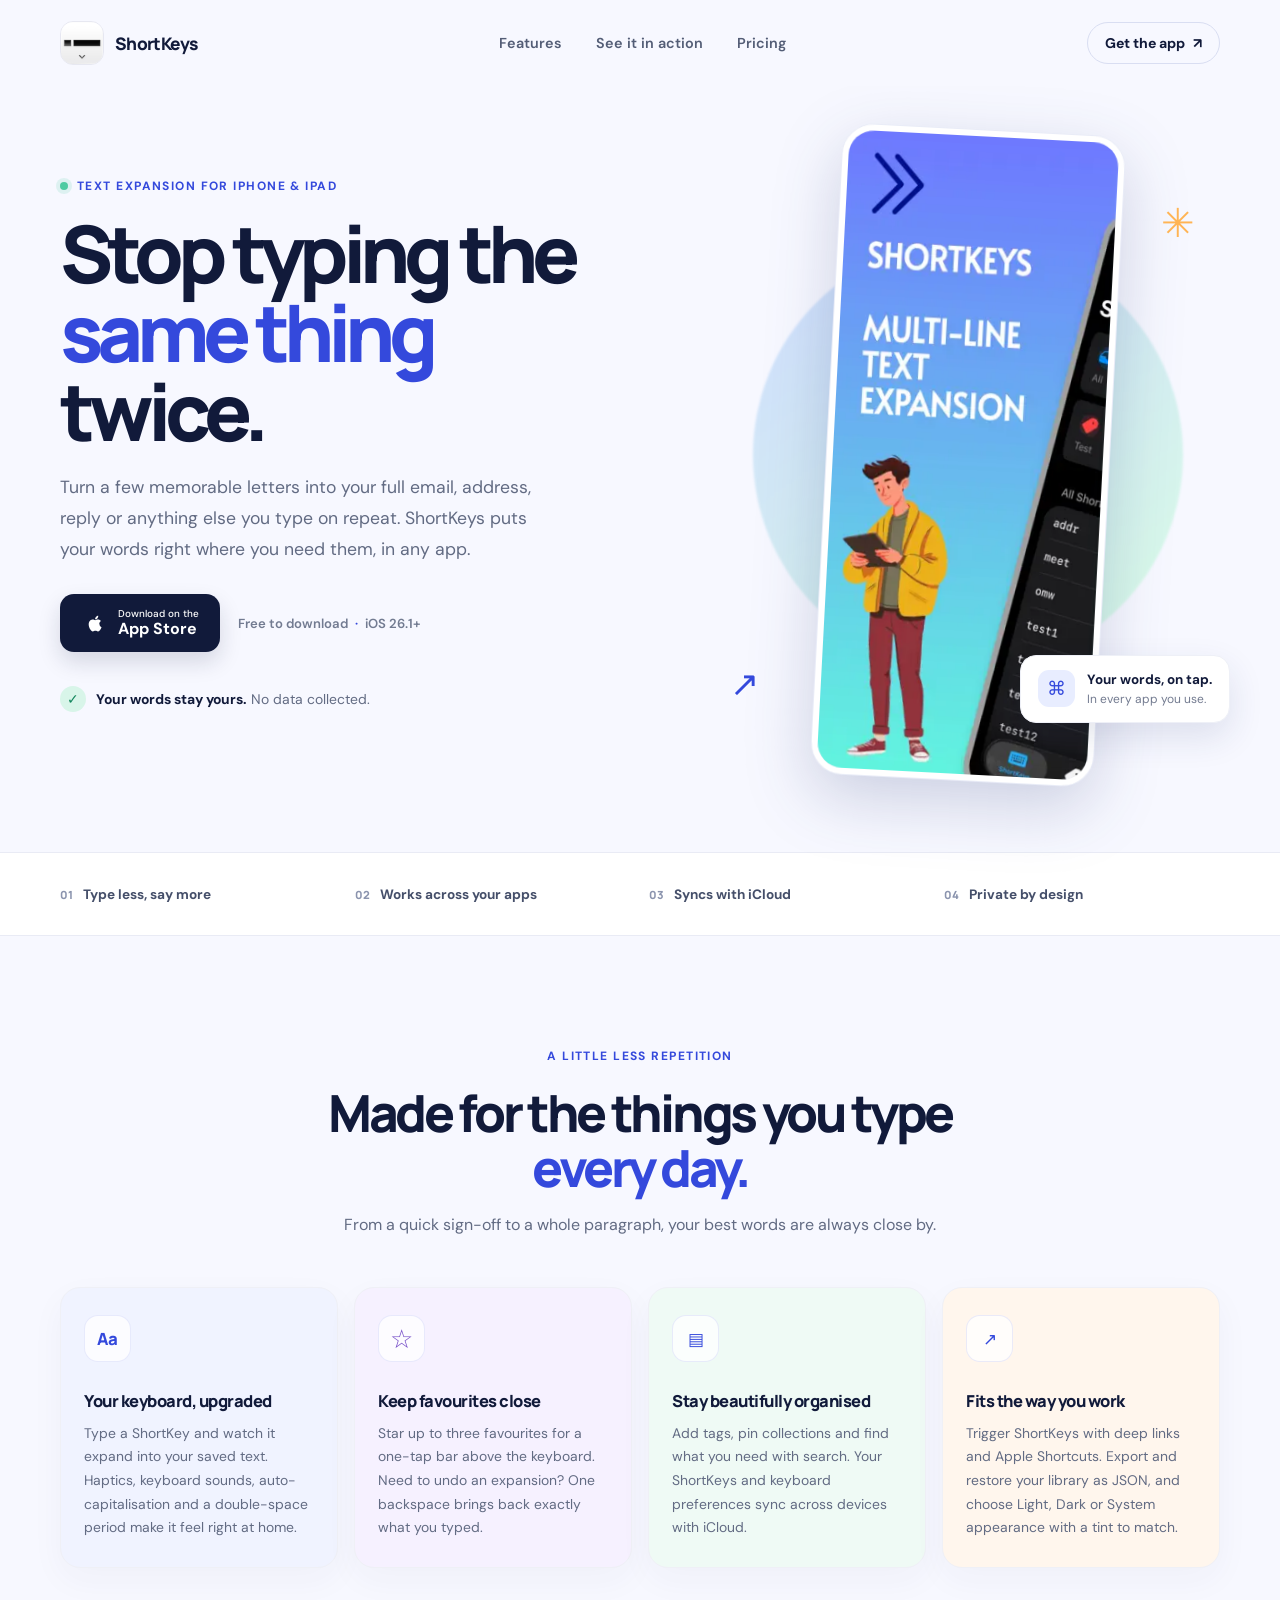
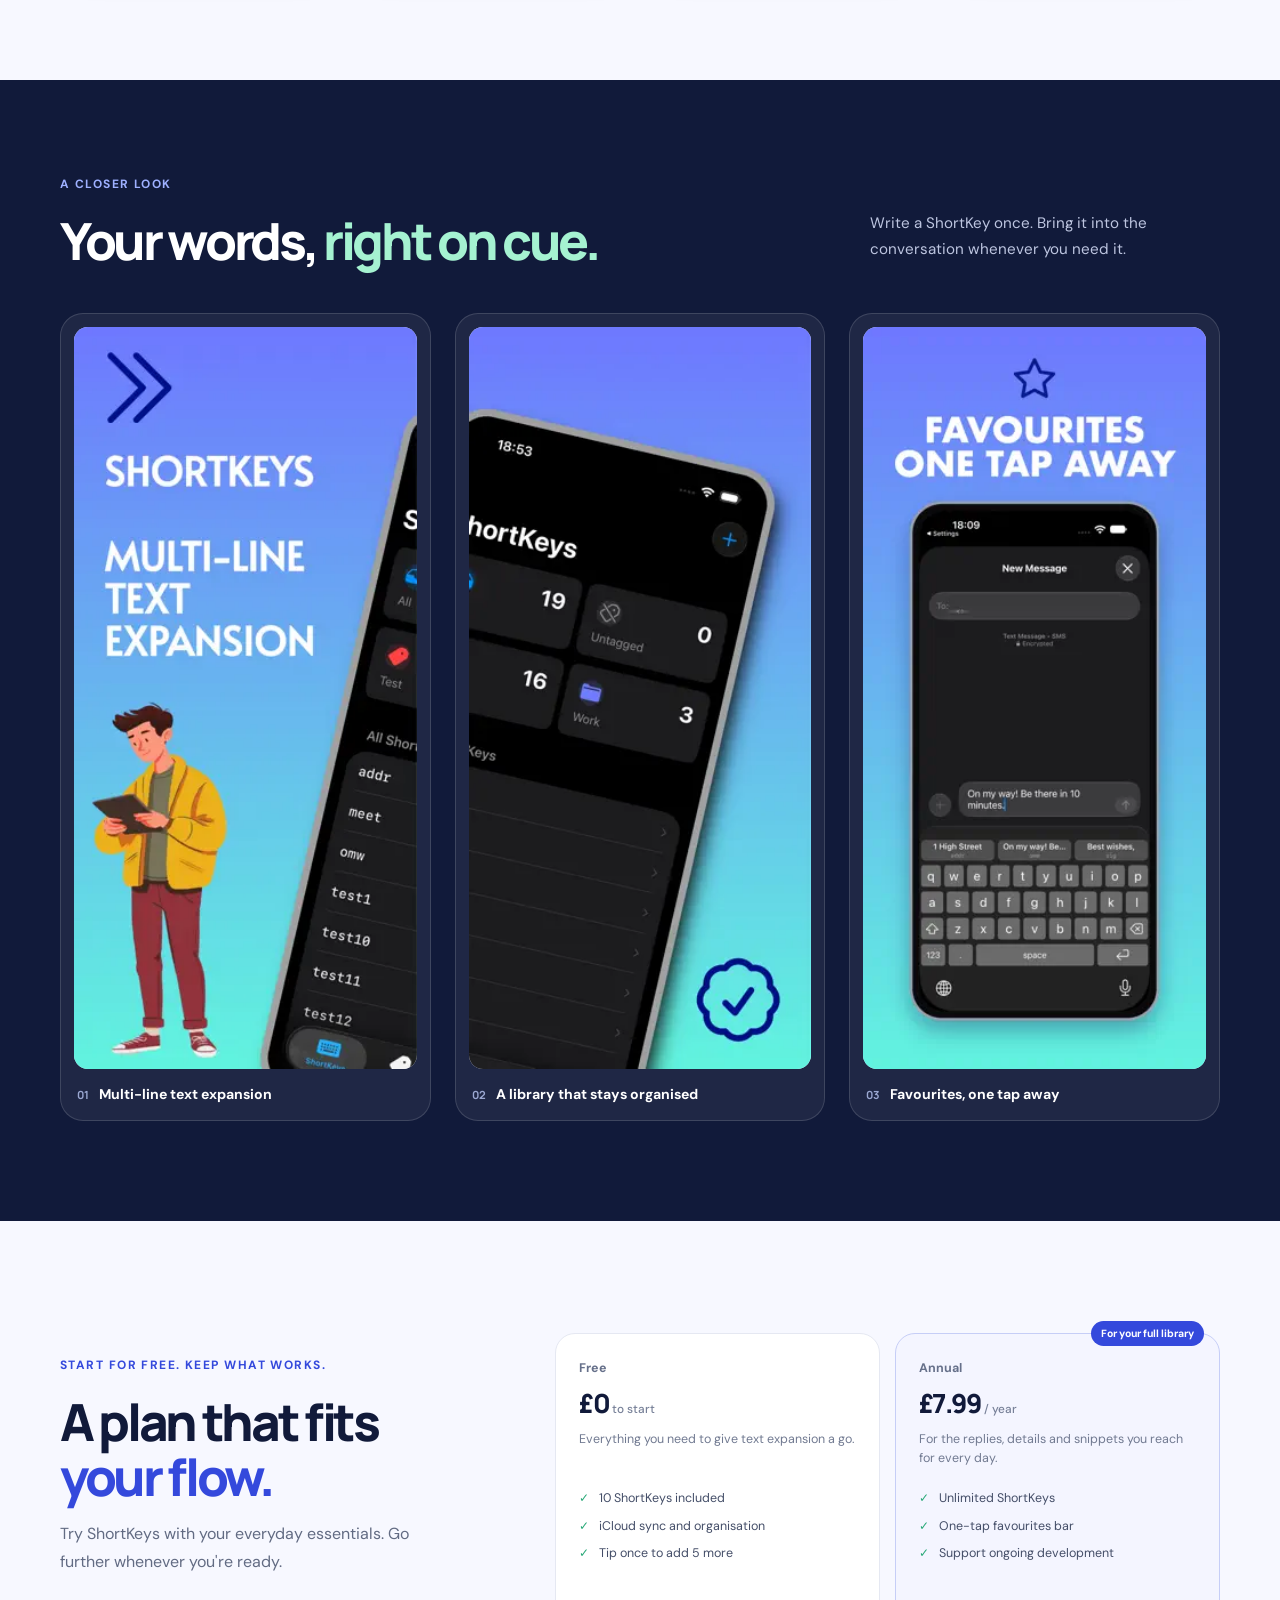
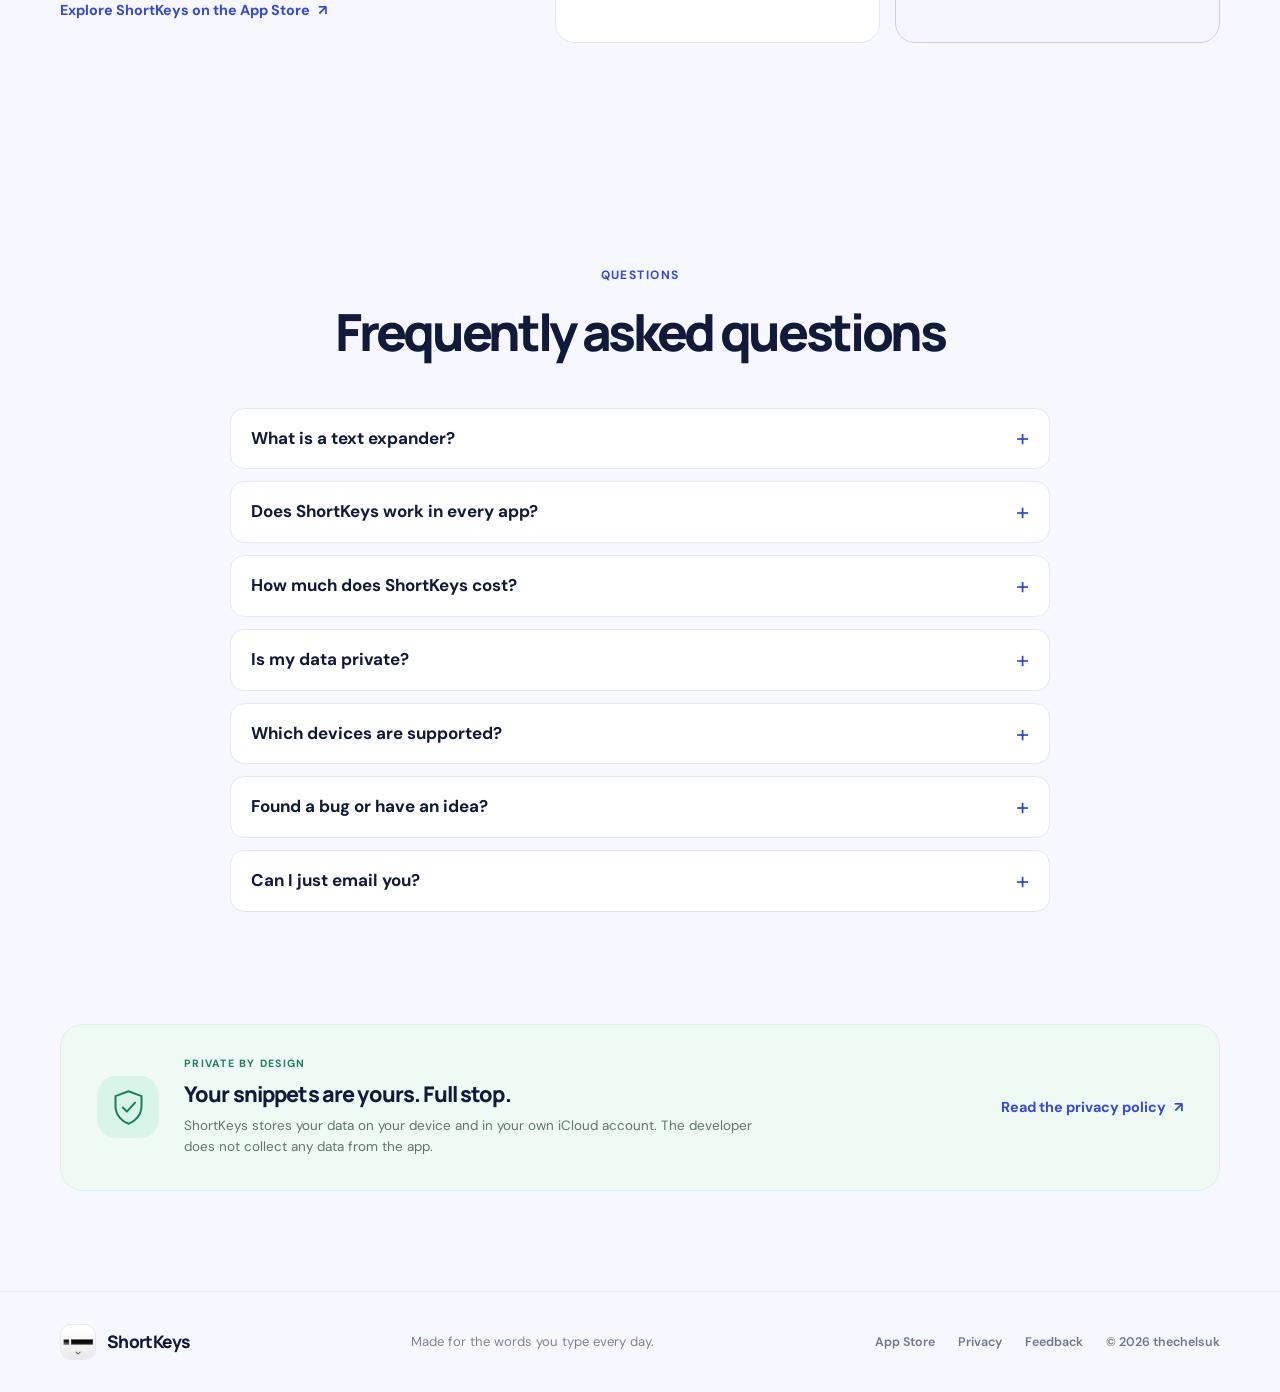
==== commit 880e9b62: "feat: Feedback footer link and two feedback questions in the FAQ" ====
--- a/index.html
+++ b/index.html
@@ -28,6 +28,7 @@
       content="A custom iOS keyboard for the words, replies and details you type every day.">
     <meta name="twitter:image" content="https://shortkeys.thechels.uk/images/shortkeys-og.png">
     <meta name="twitter:image:alt" content="ShortKeys text expansion for iPhone and iPad">
+    <script src="https://analytics.ahrefs.com/analytics.js" data-key="i9FSFAekQuon/3aaoIMCZg" async></script>
     <script type="application/ld+json">
       {
         "@context": "https://schema.org",
@@ -127,16 +128,34 @@
                   "@type": "Answer",
                   "text": "iPhone and iPad running iOS 26.1 or later."
                 }
+              },
+              {
+                "@type": "Question",
+                "name": "Found a bug or have an idea?",
+                "acceptedAnswer": {
+                  "@type": "Answer",
+                  "text": "Tell me on GitHub: raise an issue at https://github.com/thechelsuk/uk.thechels.shortkeys/issues/new/choose and choose the form for a bug, a feature request, a question or general feedback. You'll need a free GitHub account."
+                }
+              },
+              {
+                "@type": "Question",
+                "name": "Can I just email you?",
+                "acceptedAnswer": {
+                  "@type": "Answer",
+                  "text": "Yes. Email feedback@thechels.uk with ShortKeys in the subject."
+                }
               }
             ]
           }
         ]
       }
     </script>
+    <link rel="icon" href="/favicon.ico" sizes="16x16 32x32 48x48">
     <link rel="icon" href="./images/shortkeys-icon.jpg" type="image/jpeg">
     <link rel="apple-touch-icon" href="images/shortkeys-icon.jpg">
     <link rel="stylesheet" href="./styles.css">
     <title>ShortKeys — stop typing the same thing twice</title>
+    <link rel="webmention" href="https://webmention.io/thechels.uk/webmention" />
   </head>
 
   <body>
@@ -334,23 +353,35 @@
         <div class="faq-list">
           <details class="faq-item">
             <summary>What is a text expander?</summary>
-            <p>A text expander lets you type a short trigger, like addr, that instantly expands into longer text, like your full postal address, so you stop typing the same things over and over.</p>
+            <p>A text expander lets you type a short trigger, like addr, that instantly expands into longer text, like
+              your full postal address, so you stop typing the same things over and over.</p>
           </details>
           <details class="faq-item">
             <summary>Does ShortKeys work in every app?</summary>
-            <p>Yes. ShortKeys is a custom iOS keyboard, so your snippets are available in any app where you can type.</p>
+            <p>Yes. ShortKeys is a custom iOS keyboard, so your snippets are available in any app where you can type.
+            </p>
           </details>
           <details class="faq-item">
             <summary>How much does ShortKeys cost?</summary>
-            <p>It&#x27;s free to download with 10 ShortKeys included. A one-off tip adds 5 more, and the Annual plan at £7.99 a year unlocks unlimited ShortKeys and the one-tap favourites bar.</p>
+            <p>It&#x27;s free to download with 10 ShortKeys included. A one-off tip adds 5 more, and the Annual plan at
+              £7.99 a year unlocks unlimited ShortKeys and the one-tap favourites bar.</p>
           </details>
           <details class="faq-item">
             <summary>Is my data private?</summary>
-            <p>Yes. Everything stays on your device and in your own iCloud account. The developer collects no data from the app.</p>
+            <p>Yes. Everything stays on your device and in your own iCloud account. The developer collects no data from
+              the app.</p>
           </details>
           <details class="faq-item">
             <summary>Which devices are supported?</summary>
             <p>iPhone and iPad running iOS 26.1 or later.</p>
+          </details>
+          <details class="faq-item">
+            <summary>Found a bug or have an idea?</summary>
+            <p>Tell me on GitHub: <a href="https://github.com/thechelsuk/uk.thechels.shortkeys/issues/new/choose">raise an issue</a> and choose the form for a bug, a feature request, a question or general feedback. You'll need a free GitHub account.</p>
+          </details>
+          <details class="faq-item">
+            <summary>Can I just email you?</summary>
+            <p>Yes. Email <a href="mailto:feedback@thechels.uk?subject=ShortKeys">feedback@thechels.uk</a> with ShortKeys in the subject.</p>
           </details>
         </div>
       </section>
@@ -387,6 +418,7 @@
           <a href="https://apps.apple.com/gb/app/shortkeys-text-expansion/id6755919256" target="_blank"
             rel="noopener noreferrer">App Store</a>
           <a href="https://thechels.uk/app/privacy" target="_blank" rel="noopener noreferrer">Privacy</a>
+          <a href="https://github.com/thechelsuk/uk.thechels.shortkeys/issues/new/choose">Feedback</a>
           <span>© 2026 thechelsuk</span>
         </div>
       </div>
--- a/styles.css
+++ b/styles.css
@@ -1217,3 +1217,9 @@
   color: var(--faq-muted);
   line-height: 1.6;
 }
+
+.faq-item p a {
+  color: inherit;
+  text-decoration: underline;
+  text-underline-offset: 0.2em;
+}
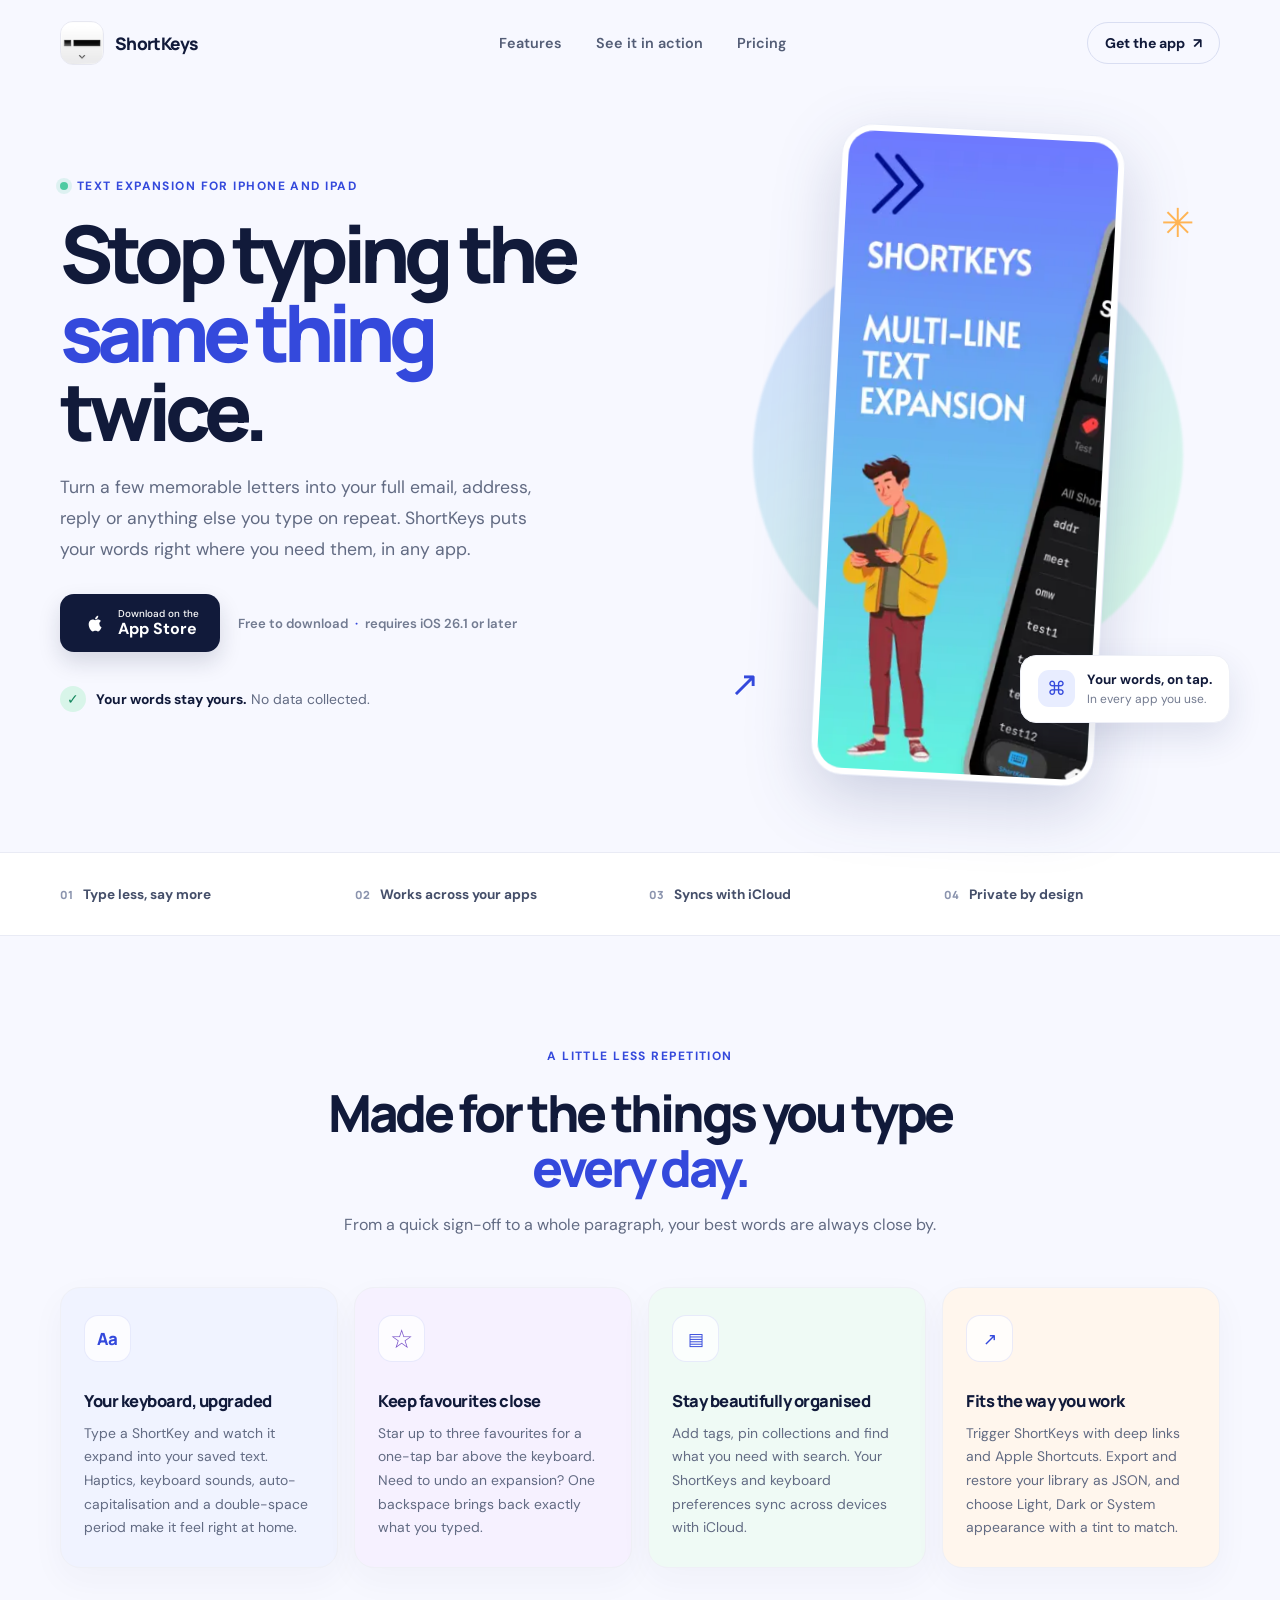
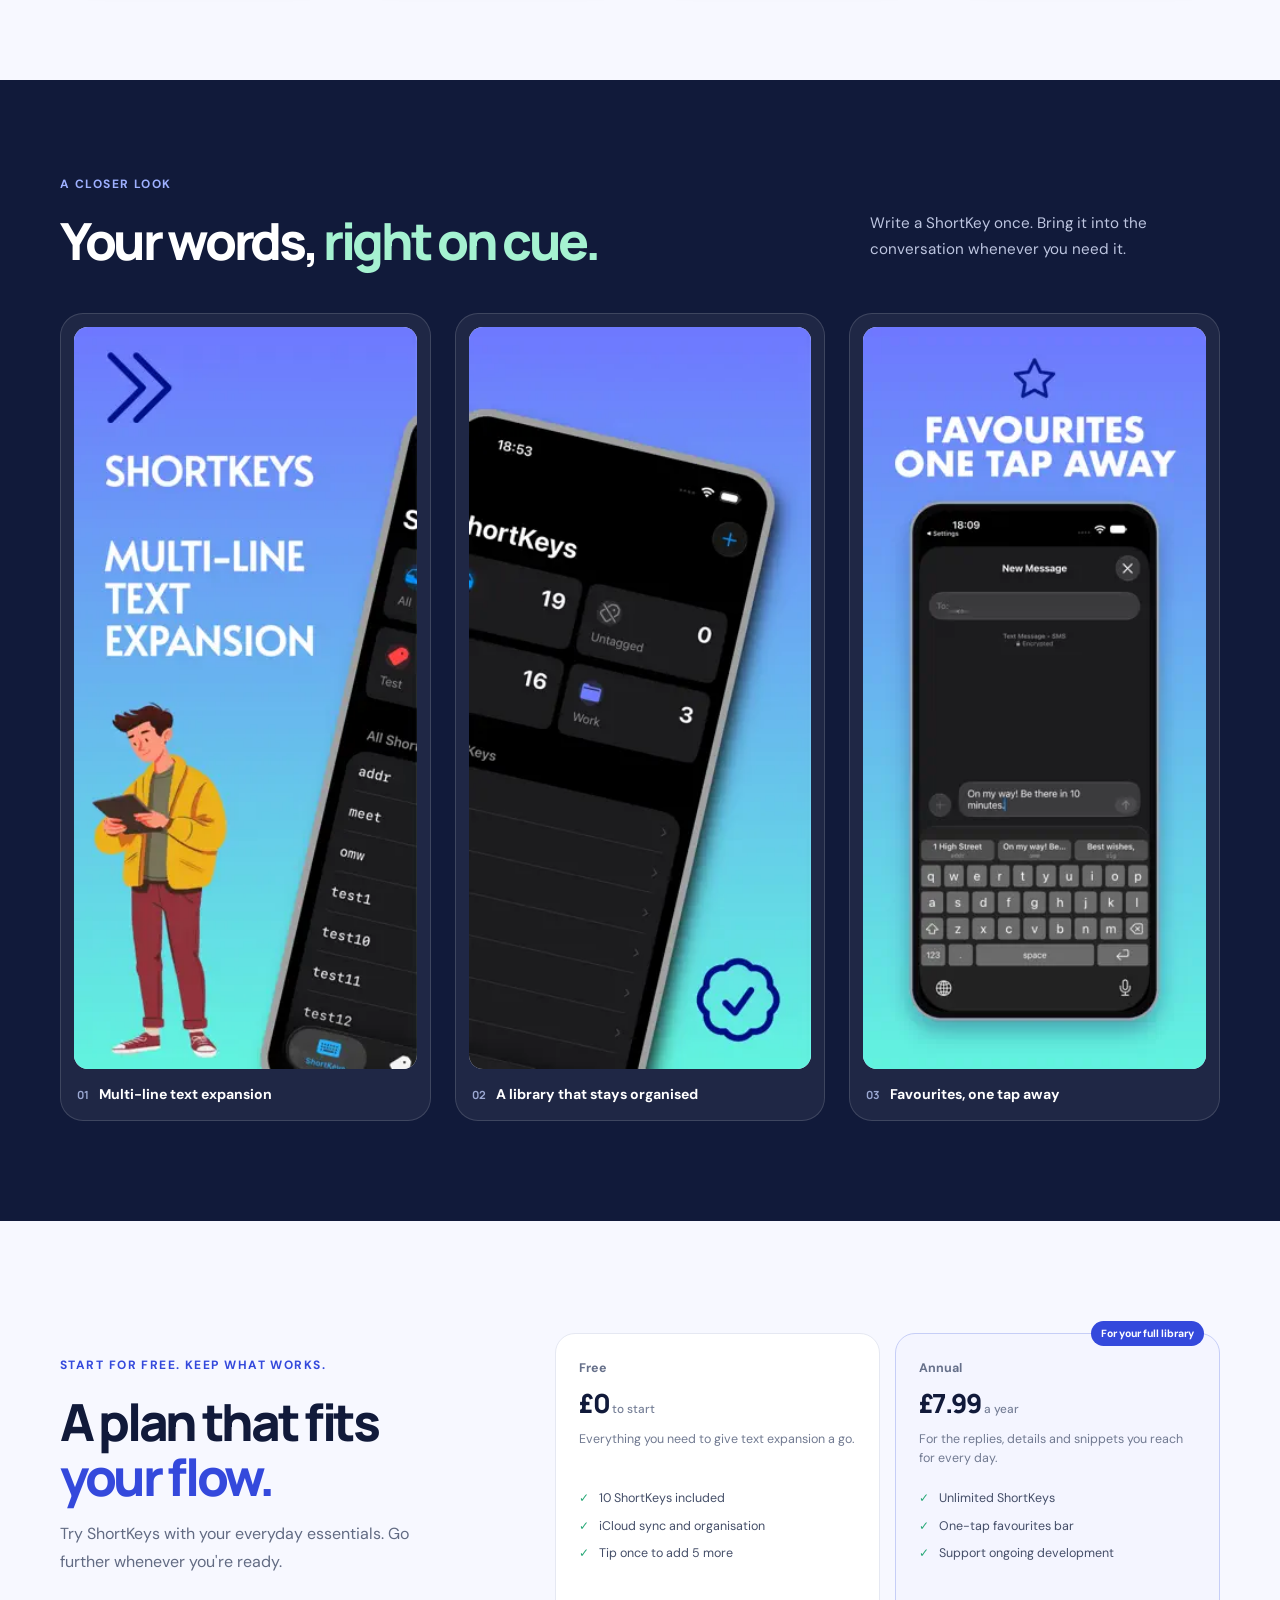
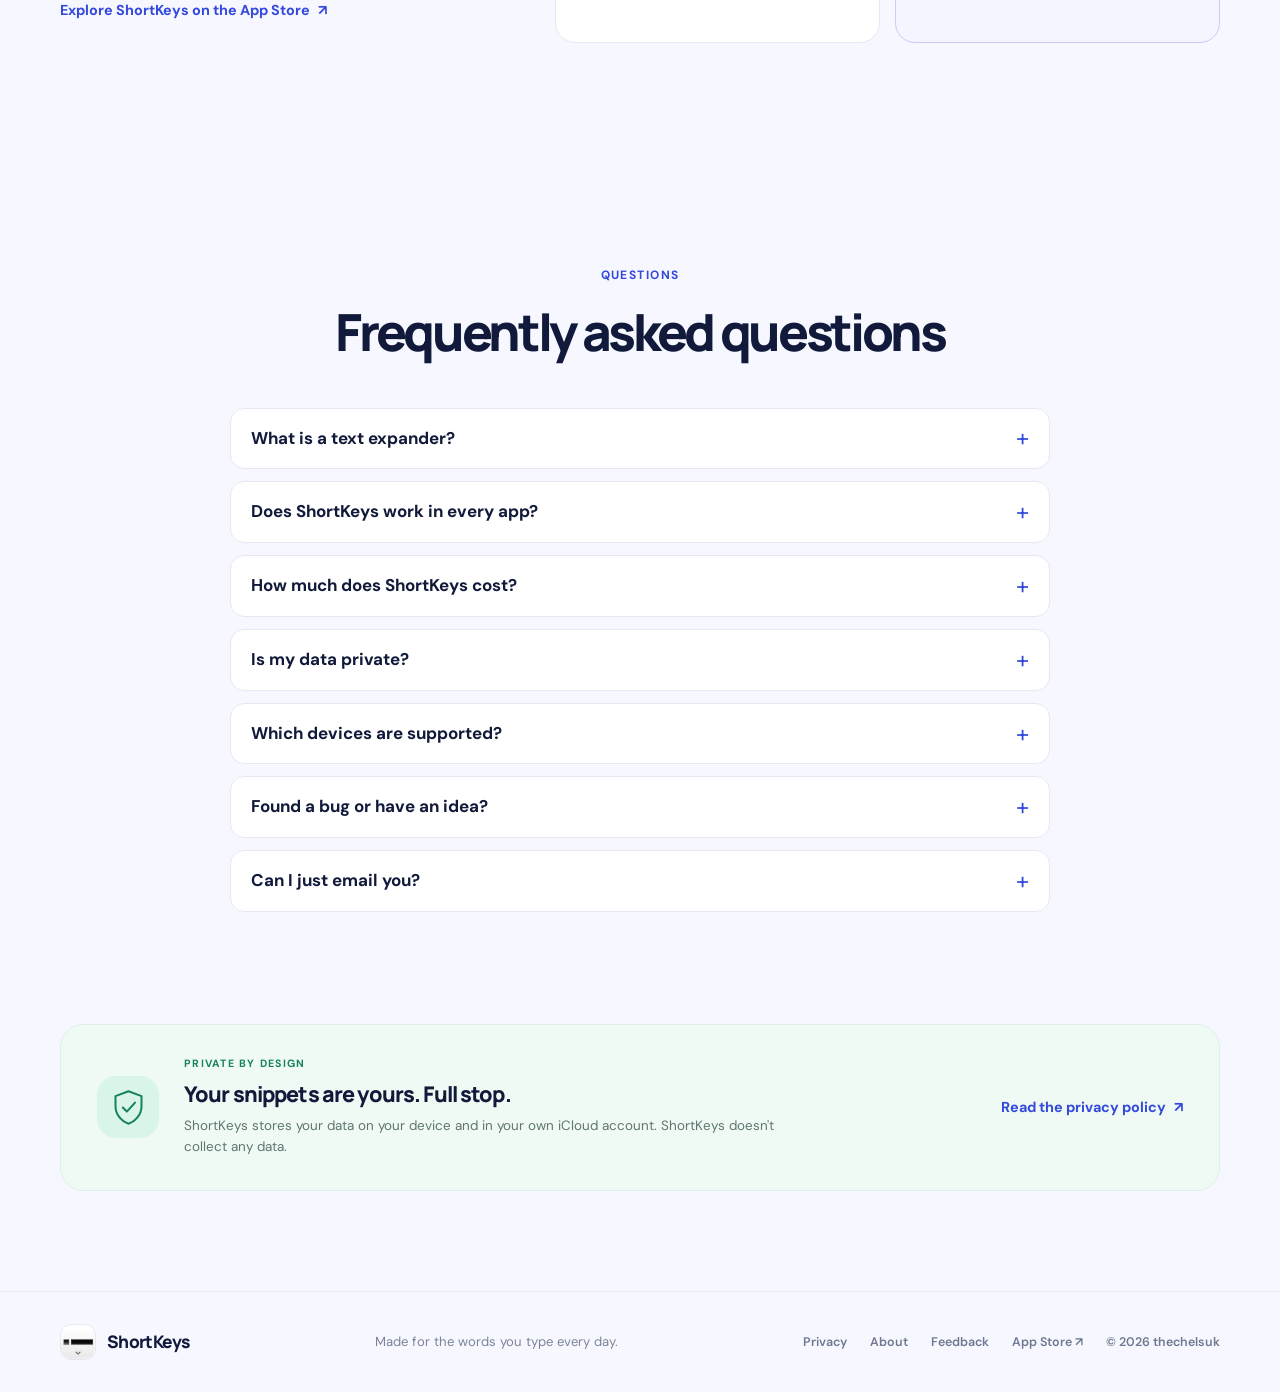
==== commit f0e5ed9f: "docs: Site copy in the house voice Speak to the reader as you, drop we and our, and tidy headings." ====
--- a/index.html
+++ b/index.html
@@ -118,7 +118,7 @@
                 "name": "Is my data private?",
                 "acceptedAnswer": {
                   "@type": "Answer",
-                  "text": "Yes. Everything stays on your device and in your own iCloud account. The developer collects no data from the app."
+                  "text": "Yes. Everything stays on your device and in your own iCloud account. ShortKeys collects no data."
                 }
               },
               {
@@ -180,7 +180,7 @@
     <main id="main">
       <section class="hero container" id="top" aria-labelledby="hero-title">
         <div class="hero-copy">
-          <p class="eyebrow"><span class="eyebrow-dot"></span> Text expansion for iPhone &amp; iPad</p>
+          <p class="eyebrow"><span class="eyebrow-dot"></span> Text expansion for iPhone and iPad</p>
           <h1 id="hero-title">Stop typing the <span>same thing</span> twice.</h1>
           <p class="hero-description">
             Turn a few memorable letters into your full email, address, reply or
@@ -197,7 +197,7 @@
               </svg>
               <span><small>Download on the</small>App Store</span>
             </a>
-            <span class="availability">Free to download <span aria-hidden="true">·</span> iOS 26.1+</span>
+            <span class="availability">Free to download <span aria-hidden="true">·</span> requires iOS 26.1 or later</span>
           </div>
           <div class="hero-proof">
             <span class="proof-icon" aria-hidden="true">✓</span>
@@ -334,7 +334,7 @@
           <article class="price-card price-card-premium">
             <span class="premium-badge">For your full library</span>
             <p class="plan-label">Annual</p>
-            <p class="price">£7.99 <span>/ year</span></p>
+            <p class="price">£7.99 <span>a year</span></p>
             <p class="plan-description">For the replies, details and snippets you reach for every day.</p>
             <ul>
               <li>Unlimited ShortKeys</li>
@@ -368,8 +368,7 @@
           </details>
           <details class="faq-item">
             <summary>Is my data private?</summary>
-            <p>Yes. Everything stays on your device and in your own iCloud account. The developer collects no data from
-              the app.</p>
+            <p>Yes. Everything stays on your device and in your own iCloud account. ShortKeys collects no data.</p>
           </details>
           <details class="faq-item">
             <summary>Which devices are supported?</summary>
@@ -398,7 +397,7 @@
           <h2 id="privacy-title">Your snippets are yours. Full stop.</h2>
           <p>
             ShortKeys stores your data on your device and in your own iCloud
-            account. The developer does not collect any data from the app.
+            account. ShortKeys doesn't collect any data.
           </p>
         </div>
         <a href="https://thechels.uk/app/privacy" target="_blank" rel="noopener noreferrer" class="privacy-link">
@@ -415,10 +414,11 @@
         </a>
         <p>Made for the words you type every day.</p>
         <div class="footer-links">
+          <a href="https://thechels.uk/app/privacy" target="_blank" rel="noopener noreferrer">Privacy</a>
+          <a href="https://thechels.uk/projects/shortkeys">About</a>
+          <a href="https://github.com/thechelsuk/uk.thechels.shortkeys/issues/new/choose">Feedback</a>
           <a href="https://apps.apple.com/gb/app/shortkeys-text-expansion/id6755919256" target="_blank"
-            rel="noopener noreferrer">App Store</a>
-          <a href="https://thechels.uk/app/privacy" target="_blank" rel="noopener noreferrer">Privacy</a>
-          <a href="https://github.com/thechelsuk/uk.thechels.shortkeys/issues/new/choose">Feedback</a>
+            rel="noopener noreferrer">App Store ↗</a>
           <span>© 2026 thechelsuk</span>
         </div>
       </div>
